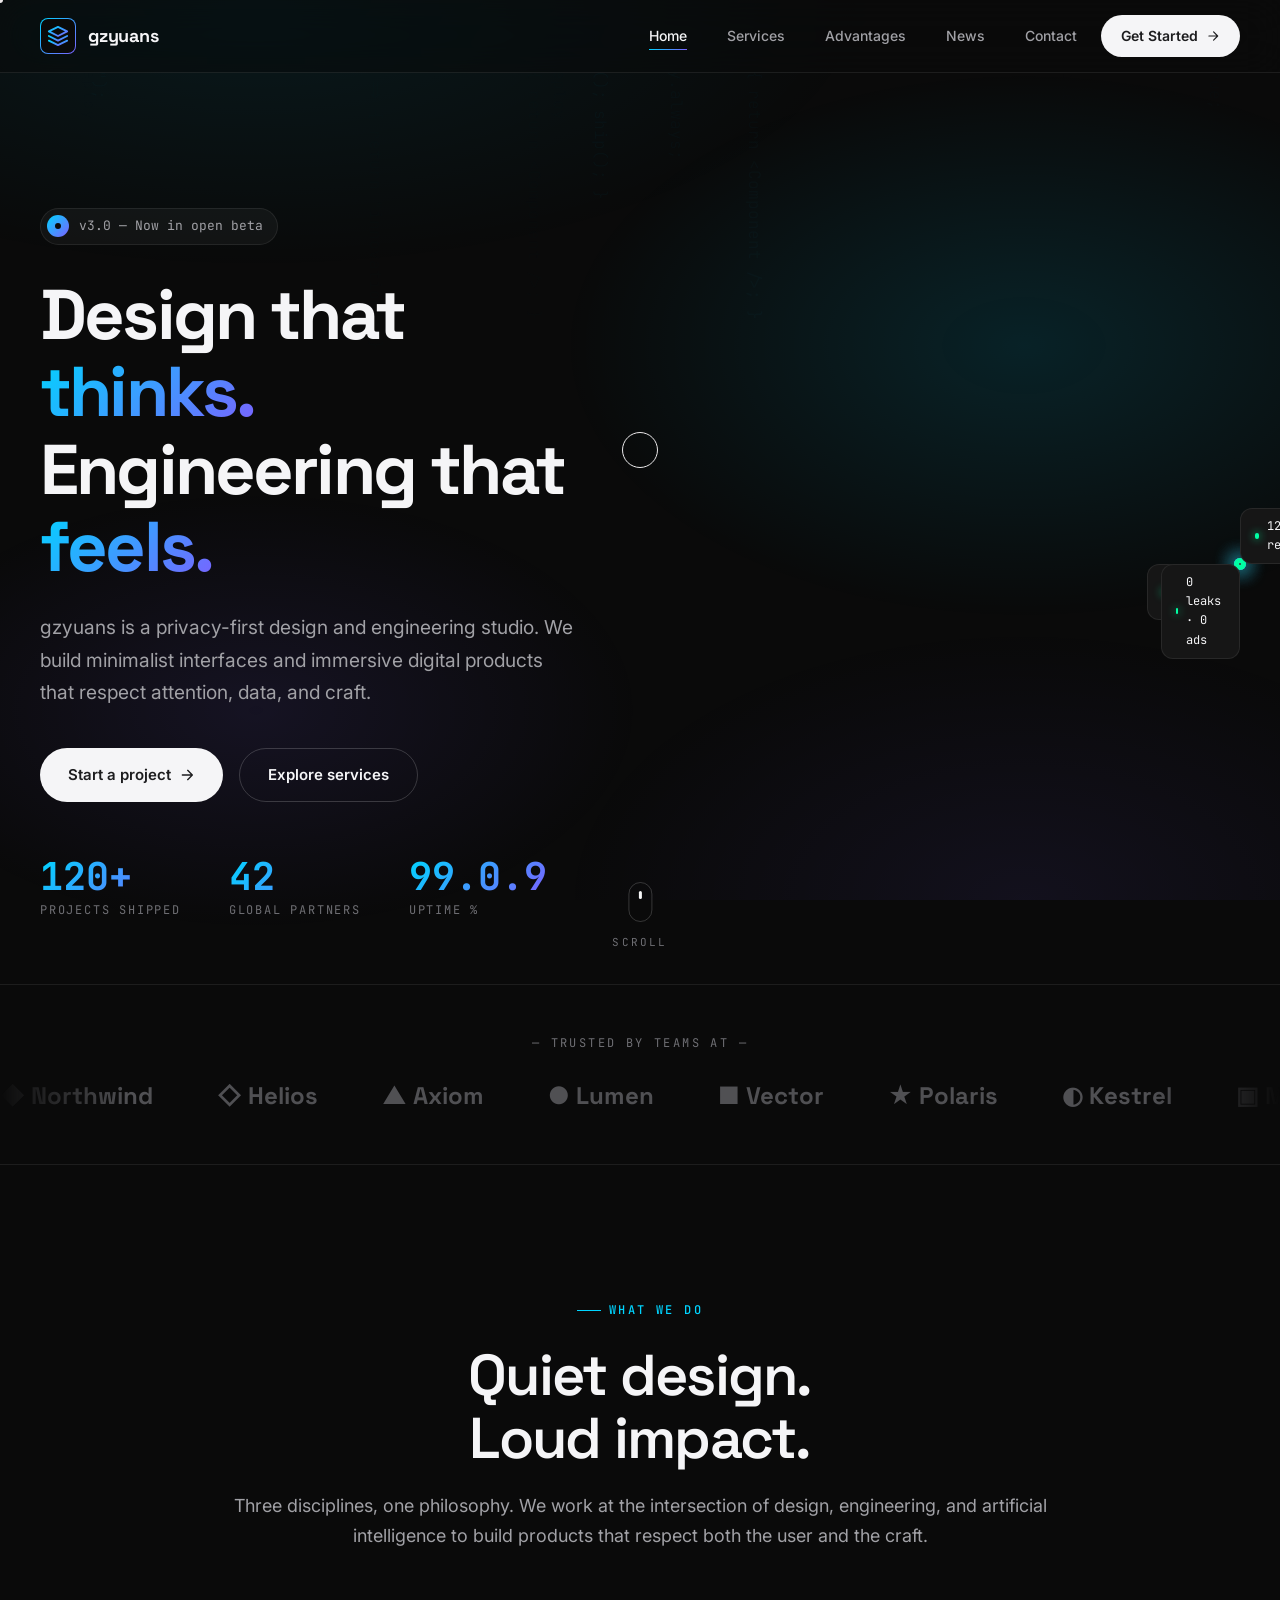
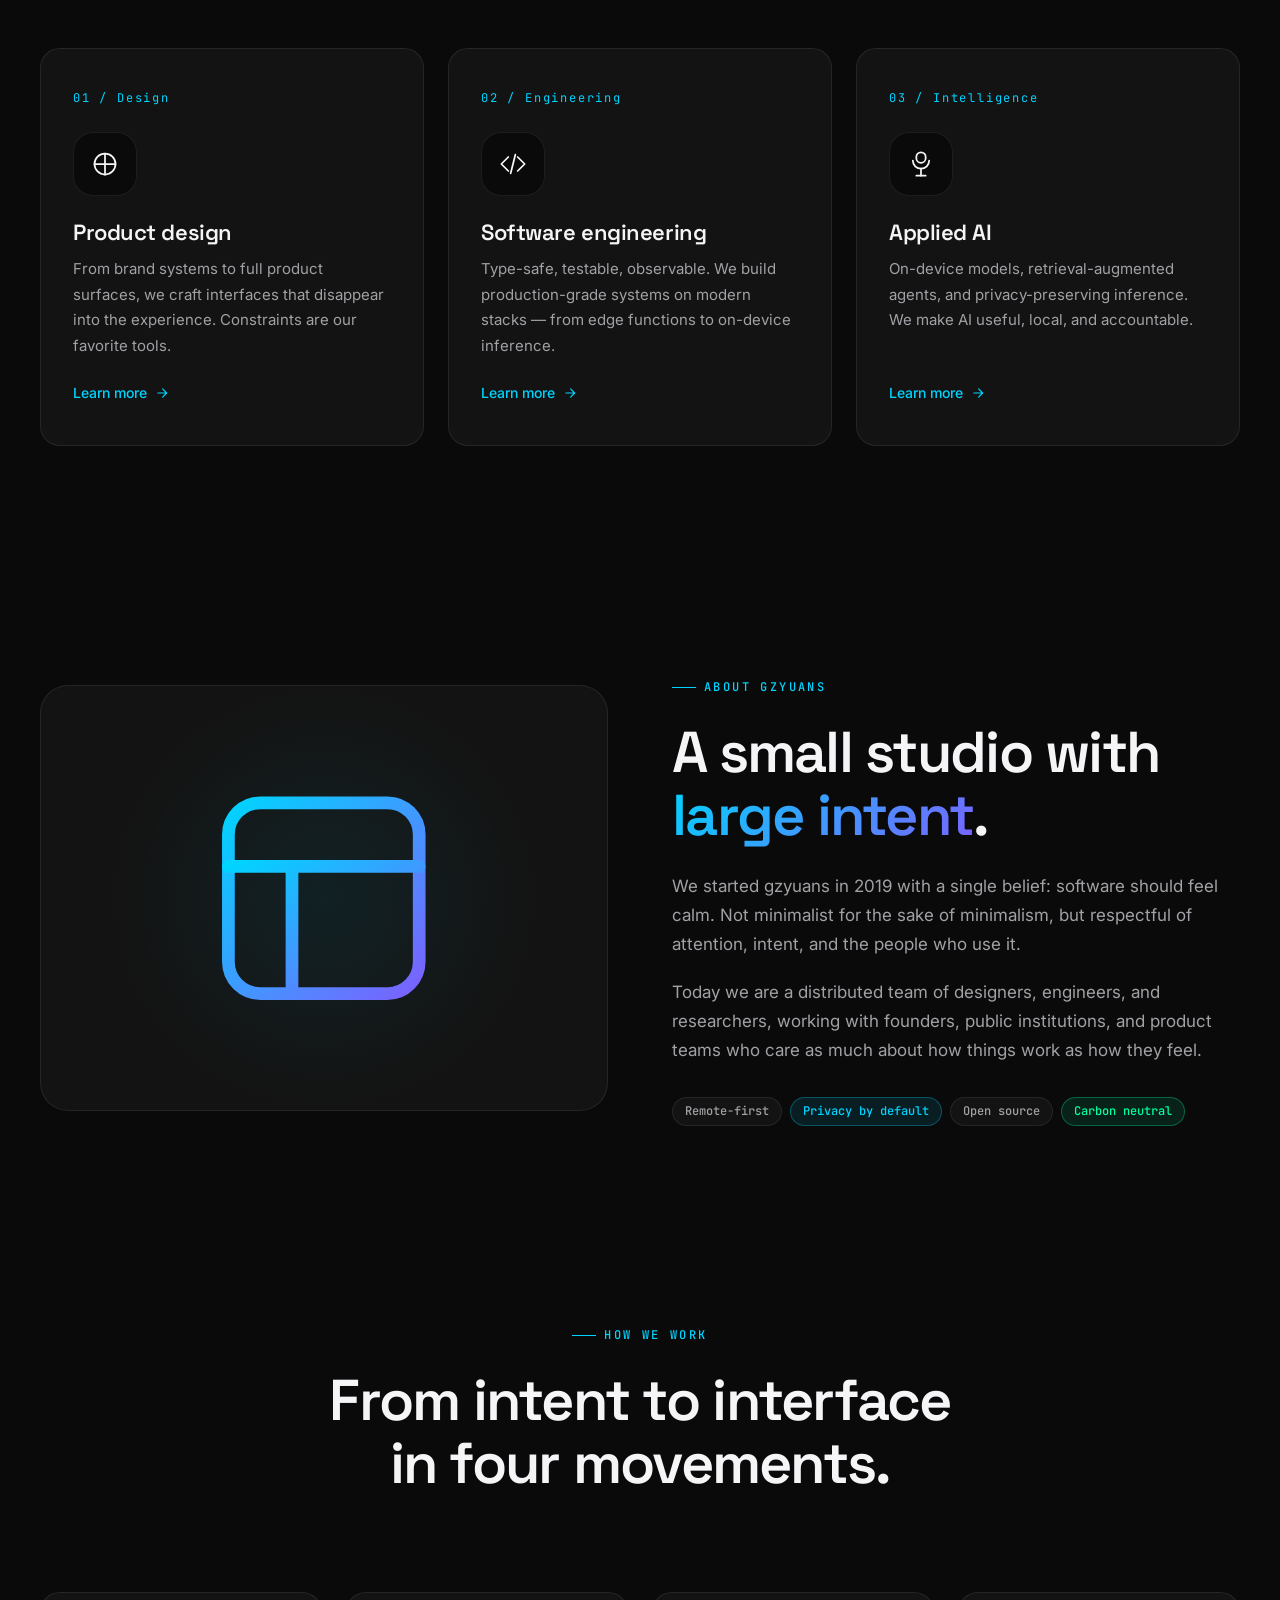
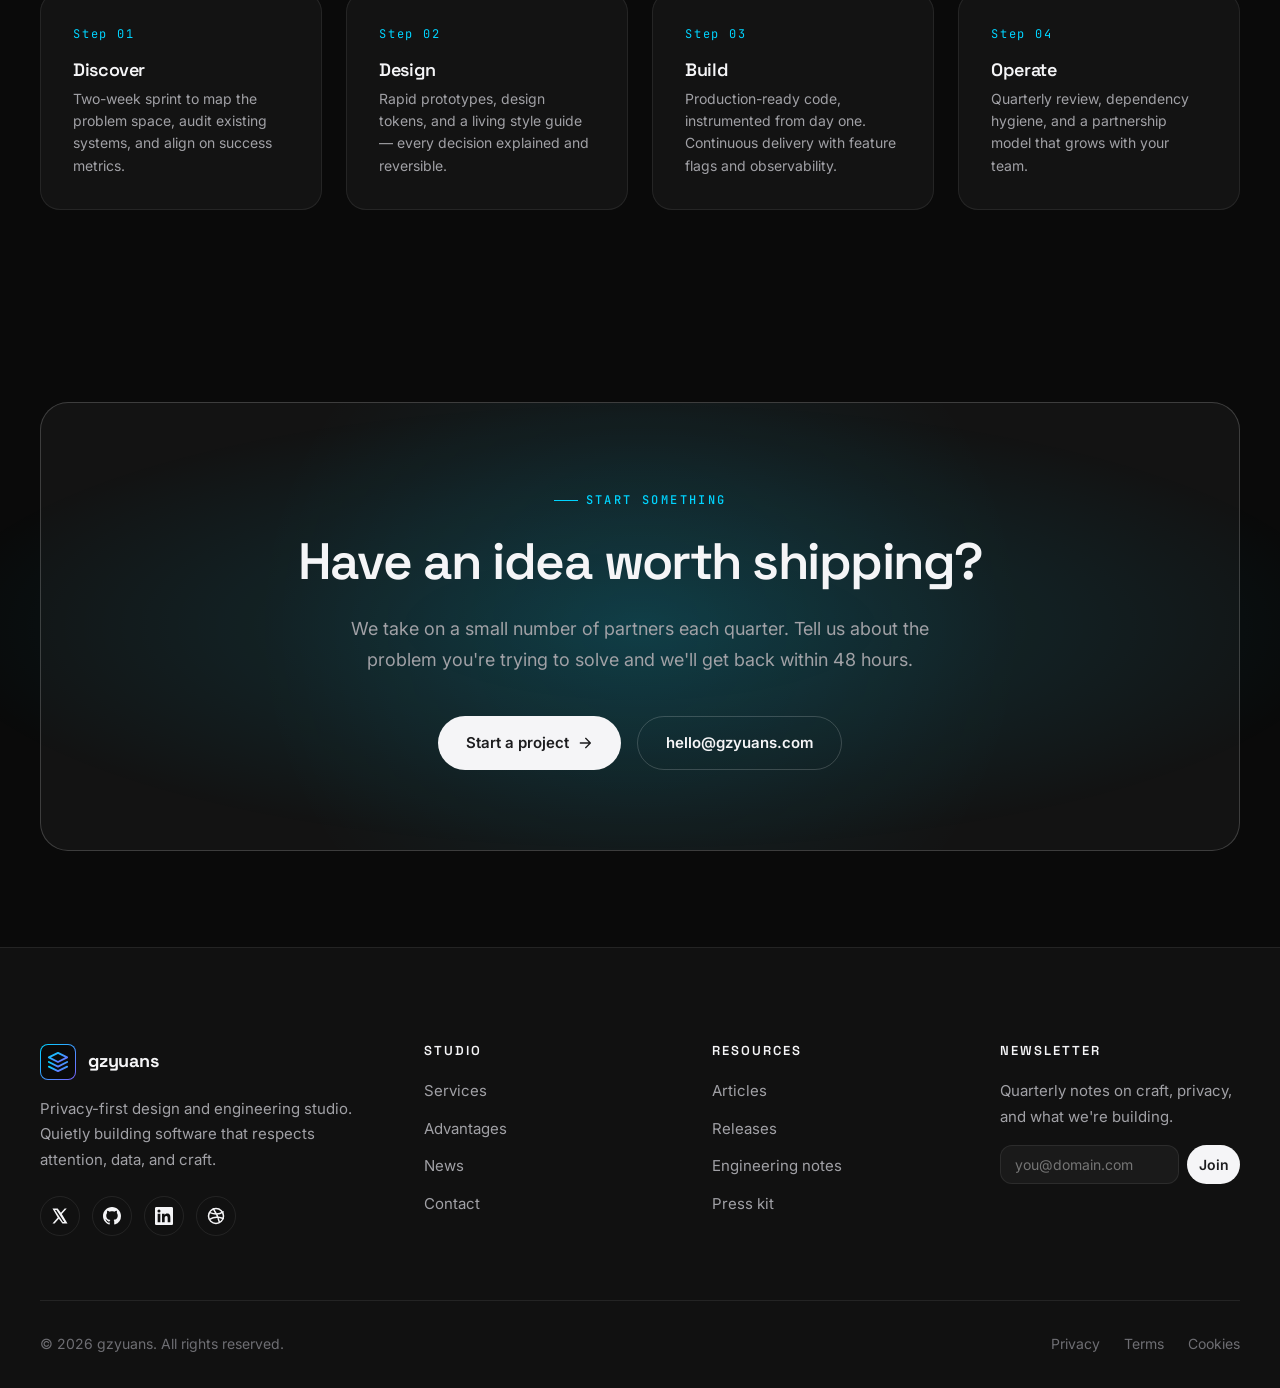
==== index.html @ 5b29dfd0 "Initial site: build complete website from existing design system" ====
<!DOCTYPE html>
<html lang="en">
<head>
  <meta charset="UTF-8" />
  <meta name="viewport" content="width=device-width, initial-scale=1.0" />
  <meta name="description" content="gzyuans — Design, AI, and engineering studio crafting privacy-first digital experiences with minimalist aesthetics and immersive interfaces." />
  <meta name="keywords" content="gzyuans, design studio, AI, privacy, minimalist, immersive, product design, engineering" />
  <meta name="theme-color" content="#0a0a0a" />
  <meta property="og:title" content="gzyuans — Design that thinks. Engineering that feels." />
  <meta property="og:description" content="Privacy-first design studio building minimalist and immersive digital experiences." />
  <meta property="og:type" content="website" />
  <meta property="og:url" content="https://gzyuans.com/" />
  <title>gzyuans — Design that thinks. Engineering that feels.</title>

  <link rel="preconnect" href="https://fonts.googleapis.com" />
  <link rel="preconnect" href="https://fonts.gstatic.com" crossorigin />
  <link href="https://fonts.googleapis.com/css2?family=Inter:wght@400;500;600;700&family=Space+Grotesk:wght@500;600;700&family=JetBrains+Mono:wght@400;500&display=swap" rel="stylesheet" />

  <link rel="stylesheet" href="css/main.css" />
  <link rel="stylesheet" href="css/animations.css" />
  <link rel="stylesheet" href="css/pages.css" />
  <link rel="stylesheet" href="css/responsive.css" />

  <link rel="icon" type="image/svg+xml" href="data:image/svg+xml,%3Csvg xmlns='http://www.w3.org/2000/svg' viewBox='0 0 24 24' fill='none' stroke='%2300d4ff' stroke-width='2' stroke-linecap='round' stroke-linejoin='round'%3E%3Cpath d='M12 2L2 7l10 5 10-5-10-5z'/%3E%3Cpath d='M2 17l10 5 10-5'/%3E%3Cpath d='M2 12l10 5 10-5'/%3E%3C/svg%3E" />
</head>
<body>
  <div class="page-wrap">

    <!-- ===== Header ===== -->
    <header class="site-header">
      <div class="container">
        <nav class="nav" aria-label="Primary">
          <a href="index.html" class="nav-logo" aria-label="gzyuans home">
            <span class="nav-logo-mark">
              <svg viewBox="0 0 24 24" fill="none" stroke="url(#g)" stroke-width="2" stroke-linecap="round" stroke-linejoin="round" aria-hidden="true">
                <defs>
                  <linearGradient id="g" x1="0" y1="0" x2="1" y2="1">
                    <stop offset="0%" stop-color="#00d4ff" />
                    <stop offset="100%" stop-color="#7b61ff" />
                  </linearGradient>
                </defs>
                <path d="M12 2L2 7l10 5 10-5-10-5z" />
                <path d="M2 17l10 5 10-5" />
                <path d="M2 12l10 5 10-5" />
              </svg>
            </span>
            <span>gzyuans</span>
          </a>

          <ul class="nav-list" id="navList">
            <li><a href="index.html" class="nav-link active">Home</a></li>
            <li><a href="services.html" class="nav-link">Services</a></li>
            <li><a href="advantages.html" class="nav-link">Advantages</a></li>
            <li><a href="news.html" class="nav-link">News</a></li>
            <li><a href="contact.html" class="nav-link">Contact</a></li>
            <li><a href="contact.html" class="nav-cta magnetic">Get Started
              <svg width="14" height="14" viewBox="0 0 24 24" fill="none" stroke="currentColor" stroke-width="2" stroke-linecap="round" stroke-linejoin="round" aria-hidden="true"><path d="M5 12h14M13 5l7 7-7 7"/></svg>
            </a></li>
          </ul>

          <button class="nav-toggle" id="navToggle" aria-label="Toggle navigation" aria-expanded="false" aria-controls="navList">
            <span></span><span></span><span></span>
          </button>
        </nav>
      </div>
    </header>

    <main>
      <!-- ===== Hero ===== -->
      <section class="hero" id="top">
        <div class="hero-bg" aria-hidden="true">
          <div class="code-rain" data-count="14"></div>
        </div>

        <div class="container">
          <div class="hero-content">
            <div>
              <a href="#features" class="hero-badge reveal">
                <span class="hero-badge-dot" aria-hidden="true"></span>
                <span>v3.0 — Now in open beta</span>
              </a>

              <h1>
                <span class="hero-title-line"><span>Design that</span></span>
                <span class="hero-title-line"><span><span class="gradient-text">thinks.</span></span></span>
                <span class="hero-title-line"><span>Engineering that</span></span>
                <span class="hero-title-line"><span><span class="gradient-text">feels.</span></span></span>
              </h1>

              <p class="hero-subtitle reveal">
                gzyuans is a privacy-first design and engineering studio. We build minimalist interfaces and immersive digital products that respect attention, data, and craft.
              </p>

              <div class="hero-actions reveal">
                <a href="contact.html" class="btn btn-primary magnetic">
                  Start a project
                  <svg width="16" height="16" viewBox="0 0 24 24" fill="none" stroke="currentColor" stroke-width="2" stroke-linecap="round" stroke-linejoin="round" aria-hidden="true"><path d="M5 12h14M13 5l7 7-7 7"/></svg>
                </a>
                <a href="services.html" class="btn btn-secondary magnetic">Explore services</a>
              </div>

              <div class="hero-stats stagger" data-stagger>
                <div class="hero-stat">
                  <span class="hero-stat-num counter" data-target="120" data-suffix="+">0</span>
                  <span class="hero-stat-label">Projects shipped</span>
                </div>
                <div class="hero-stat">
                  <span class="hero-stat-num counter" data-target="42" data-suffix="">0</span>
                  <span class="hero-stat-label">Global partners</span>
                </div>
                <div class="hero-stat">
                  <span class="hero-stat-num counter" data-target="99" data-suffix=".9" data-decimals="1">0</span>
                  <span class="hero-stat-label">Uptime %</span>
                </div>
              </div>
            </div>

            <div class="hero-visual reveal" aria-hidden="true">
              <div class="hero-orb"></div>
              <div class="hero-rings">
                <div class="hero-ring hero-ring-1"><span class="hero-ring-dot"></span></div>
                <div class="hero-ring hero-ring-2"><span class="hero-ring-dot"></span></div>
                <div class="hero-ring hero-ring-3"><span class="hero-ring-dot"></span></div>
              </div>
              <div class="hero-core">
                <svg viewBox="0 0 24 24" fill="none" stroke="url(#g2)" stroke-width="1.5" stroke-linecap="round" stroke-linejoin="round">
                  <defs>
                    <linearGradient id="g2" x1="0" y1="0" x2="1" y2="1">
                      <stop offset="0%" stop-color="#00d4ff" />
                      <stop offset="100%" stop-color="#7b61ff" />
                    </linearGradient>
                  </defs>
                  <path d="M12 2L2 7l10 5 10-5-10-5z"/>
                  <path d="M2 17l10 5 10-5"/>
                  <path d="M2 12l10 5 10-5"/>
                </svg>
              </div>
              <div class="hero-data-points">
                <div class="hero-data-point hero-data-point-1">
                  <span class="hero-data-point-dot"></span>
                  <span>+128ms latency</span>
                </div>
                <div class="hero-data-point hero-data-point-2">
                  <span class="hero-data-point-dot"></span>
                  <span>12k req/sec</span>
                </div>
                <div class="hero-data-point hero-data-point-3">
                  <span class="hero-data-point-dot"></span>
                  <span>0 leaks · 0 ads</span>
                </div>
              </div>
            </div>
          </div>

          <div class="hero-scroll" aria-hidden="true">
            <span class="scroll-hint"></span>
            <span>Scroll</span>
          </div>
        </div>
      </section>

      <!-- ===== Logo Marquee ===== -->
      <section class="logo-marquee" aria-label="Trusted by">
        <div class="container">
          <p class="logo-marquee-label">— Trusted by teams at —</p>
        </div>
        <div class="marquee">
          <div class="marquee-track">
            <span class="marquee-item">◆ Northwind</span>
            <span class="marquee-item">◇ Helios</span>
            <span class="marquee-item">▲ Axiom</span>
            <span class="marquee-item">● Lumen</span>
            <span class="marquee-item">■ Vector</span>
            <span class="marquee-item">★ Polaris</span>
            <span class="marquee-item">◐ Kestrel</span>
            <span class="marquee-item">▣ Mosaic</span>
            <span class="marquee-item">◆ Northwind</span>
            <span class="marquee-item">◇ Helios</span>
            <span class="marquee-item">▲ Axiom</span>
            <span class="marquee-item">● Lumen</span>
            <span class="marquee-item">■ Vector</span>
            <span class="marquee-item">★ Polaris</span>
            <span class="marquee-item">◐ Kestrel</span>
            <span class="marquee-item">▣ Mosaic</span>
          </div>
        </div>
      </section>

      <!-- ===== Features ===== -->
      <section class="features-section" id="features">
        <div class="container">
          <div class="section-header reveal">
            <span class="eyebrow">What we do</span>
            <h2>Quiet design.<br/>Loud impact.</h2>
            <p>Three disciplines, one philosophy. We work at the intersection of design, engineering, and artificial intelligence to build products that respect both the user and the craft.</p>
          </div>

          <div class="grid grid-3 stagger">
            <article class="feature-card" data-tilt>
              <span class="feature-card-num">01 / Design</span>
              <div class="feature-card-icon">
                <svg viewBox="0 0 24 24" fill="none" stroke="currentColor" stroke-width="1.5" stroke-linecap="round" stroke-linejoin="round" aria-hidden="true">
                  <circle cx="12" cy="12" r="9"/>
                  <path d="M12 3v18M3 12h18"/>
                </svg>
              </div>
              <h3>Product design</h3>
              <p>From brand systems to full product surfaces, we craft interfaces that disappear into the experience. Constraints are our favorite tools.</p>
              <a href="services.html#design" class="feature-card-link hover-underline">Learn more
                <svg width="14" height="14" viewBox="0 0 24 24" fill="none" stroke="currentColor" stroke-width="2" stroke-linecap="round" stroke-linejoin="round"><path d="M5 12h14M13 5l7 7-7 7"/></svg>
              </a>
            </article>

            <article class="feature-card" data-tilt>
              <span class="feature-card-num">02 / Engineering</span>
              <div class="feature-card-icon">
                <svg viewBox="0 0 24 24" fill="none" stroke="currentColor" stroke-width="1.5" stroke-linecap="round" stroke-linejoin="round" aria-hidden="true">
                  <polyline points="16 18 22 12 16 6"/>
                  <polyline points="8 6 2 12 8 18"/>
                  <line x1="14" y1="4" x2="10" y2="20"/>
                </svg>
              </div>
              <h3>Software engineering</h3>
              <p>Type-safe, testable, observable. We build production-grade systems on modern stacks — from edge functions to on-device inference.</p>
              <a href="services.html#engineering" class="feature-card-link hover-underline">Learn more
                <svg width="14" height="14" viewBox="0 0 24 24" fill="none" stroke="currentColor" stroke-width="2" stroke-linecap="round" stroke-linejoin="round"><path d="M5 12h14M13 5l7 7-7 7"/></svg>
              </a>
            </article>

            <article class="feature-card" data-tilt>
              <span class="feature-card-num">03 / Intelligence</span>
              <div class="feature-card-icon">
                <svg viewBox="0 0 24 24" fill="none" stroke="currentColor" stroke-width="1.5" stroke-linecap="round" stroke-linejoin="round" aria-hidden="true">
                  <path d="M12 2a4 4 0 0 0-4 4v1a4 4 0 1 0 8 0V6a4 4 0 0 0-4-4z"/>
                  <path d="M5 9a7 7 0 0 0 14 0"/>
                  <line x1="12" y1="16" x2="12" y2="22"/>
                  <line x1="8" y1="22" x2="16" y2="22"/>
                </svg>
              </div>
              <h3>Applied AI</h3>
              <p>On-device models, retrieval-augmented agents, and privacy-preserving inference. We make AI useful, local, and accountable.</p>
              <a href="services.html#ai" class="feature-card-link hover-underline">Learn more
                <svg width="14" height="14" viewBox="0 0 24 24" fill="none" stroke="currentColor" stroke-width="2" stroke-linecap="round" stroke-linejoin="round"><path d="M5 12h14M13 5l7 7-7 7"/></svg>
              </a>
            </article>
          </div>
        </div>
      </section>

      <!-- ===== About Split ===== -->
      <section class="container">
        <div class="about-split">
          <div class="about-visual reveal mask-reveal" aria-hidden="true">
            <div class="about-visual-content">
              <svg viewBox="0 0 24 24" fill="none" stroke="url(#g3)" stroke-width="1.2" stroke-linecap="round" stroke-linejoin="round">
                <defs>
                  <linearGradient id="g3" x1="0" y1="0" x2="1" y2="1">
                    <stop offset="0%" stop-color="#00d4ff"/>
                    <stop offset="100%" stop-color="#7b61ff"/>
                  </linearGradient>
                </defs>
                <rect x="3" y="3" width="18" height="18" rx="3"/>
                <path d="M3 9h18M9 21V9"/>
              </svg>
            </div>
          </div>
          <div class="about-content reveal">
            <span class="eyebrow">About gzyuans</span>
            <h2>A small studio with <span class="gradient-text">large intent</span>.</h2>
            <p>We started gzyuans in 2019 with a single belief: software should feel calm. Not minimalist for the sake of minimalism, but respectful of attention, intent, and the people who use it.</p>
            <p>Today we are a distributed team of designers, engineers, and researchers, working with founders, public institutions, and product teams who care as much about how things work as how they feel.</p>
            <div class="about-tags">
              <span class="badge">Remote-first</span>
              <span class="badge badge-accent">Privacy by default</span>
              <span class="badge">Open source</span>
              <span class="badge badge-success">Carbon neutral</span>
            </div>
          </div>
        </div>
      </section>

      <!-- ===== Process ===== -->
      <section class="process-section">
        <div class="container">
          <div class="section-header reveal">
            <span class="eyebrow">How we work</span>
            <h2>From intent to interface<br/>in four movements.</h2>
          </div>

          <div class="process-grid stagger">
            <div class="process-step">
              <span class="process-step-num">Step 01</span>
              <h4>Discover</h4>
              <p>Two-week sprint to map the problem space, audit existing systems, and align on success metrics.</p>
            </div>
            <div class="process-step">
              <span class="process-step-num">Step 02</span>
              <h4>Design</h4>
              <p>Rapid prototypes, design tokens, and a living style guide — every decision explained and reversible.</p>
            </div>
            <div class="process-step">
              <span class="process-step-num">Step 03</span>
              <h4>Build</h4>
              <p>Production-ready code, instrumented from day one. Continuous delivery with feature flags and observability.</p>
            </div>
            <div class="process-step">
              <span class="process-step-num">Step 04</span>
              <h4>Operate</h4>
              <p>Quarterly review, dependency hygiene, and a partnership model that grows with your team.</p>
            </div>
          </div>
        </div>
      </section>

      <!-- ===== CTA ===== -->
      <section class="cta-section">
        <div class="container">
          <div class="cta-card reveal">
            <span class="eyebrow" style="justify-content:center">Start something</span>
            <h2>Have an idea worth shipping?</h2>
            <p>We take on a small number of partners each quarter. Tell us about the problem you're trying to solve and we'll get back within 48 hours.</p>
            <div class="cta-actions">
              <a href="contact.html" class="btn btn-primary magnetic">Start a project
                <svg width="16" height="16" viewBox="0 0 24 24" fill="none" stroke="currentColor" stroke-width="2" stroke-linecap="round" stroke-linejoin="round"><path d="M5 12h14M13 5l7 7-7 7"/></svg>
              </a>
              <a href="mailto:hello@gzyuans.com" class="btn btn-secondary magnetic">hello@gzyuans.com</a>
            </div>
          </div>
        </div>
      </section>
    </main>

    <!-- ===== Footer ===== -->
    <footer class="site-footer">
      <div class="container">
        <div class="footer-grid">
          <div class="footer-brand">
            <a href="index.html" class="nav-logo" aria-label="gzyuans home">
              <span class="nav-logo-mark">
                <svg viewBox="0 0 24 24" fill="none" stroke="url(#gf)" stroke-width="2" stroke-linecap="round" stroke-linejoin="round" aria-hidden="true">
                  <defs><linearGradient id="gf" x1="0" y1="0" x2="1" y2="1"><stop offset="0%" stop-color="#00d4ff"/><stop offset="100%" stop-color="#7b61ff"/></linearGradient></defs>
                  <path d="M12 2L2 7l10 5 10-5-10-5z"/><path d="M2 17l10 5 10-5"/><path d="M2 12l10 5 10-5"/>
                </svg>
              </span>
              <span>gzyuans</span>
            </a>
            <p>Privacy-first design and engineering studio. Quietly building software that respects attention, data, and craft.</p>
            <div class="footer-social">
              <a href="#" aria-label="Twitter / X">
                <svg viewBox="0 0 24 24" fill="currentColor" aria-hidden="true"><path d="M18.244 2H21l-6.55 7.49L22 22h-6.79l-4.74-6.21L4.8 22H2l7.01-8.02L2 2h6.91l4.3 5.69L18.24 2zm-2.38 18h1.86L7.27 4H5.3l10.56 16z"/></svg>
              </a>
              <a href="#" aria-label="GitHub">
                <svg viewBox="0 0 24 24" fill="currentColor" aria-hidden="true"><path d="M12 0C5.37 0 0 5.37 0 12c0 5.3 3.44 9.8 8.21 11.39.6.11.82-.26.82-.58 0-.29-.01-1.05-.02-2.05-3.34.72-4.04-1.61-4.04-1.61-.55-1.39-1.34-1.76-1.34-1.76-1.09-.74.08-.73.08-.73 1.2.08 1.84 1.24 1.84 1.24 1.07 1.83 2.81 1.3 3.5 1 .11-.78.42-1.3.76-1.6-2.66-.3-5.47-1.33-5.47-5.93 0-1.31.47-2.38 1.24-3.22-.12-.3-.54-1.52.12-3.18 0 0 1.01-.32 3.3 1.23.96-.27 1.98-.4 3-.4s2.04.13 3 .4c2.28-1.55 3.29-1.23 3.29-1.23.66 1.66.24 2.88.12 3.18.77.84 1.24 1.91 1.24 3.22 0 4.61-2.81 5.62-5.48 5.92.43.37.81 1.1.81 2.22 0 1.6-.01 2.89-.01 3.29 0 .32.22.7.83.58A12.01 12.01 0 0 0 24 12c0-6.63-5.37-12-12-12z"/></svg>
              </a>
              <a href="#" aria-label="LinkedIn">
                <svg viewBox="0 0 24 24" fill="currentColor" aria-hidden="true"><path d="M20.45 20.45h-3.55v-5.57c0-1.33-.03-3.04-1.85-3.04-1.85 0-2.13 1.45-2.13 2.94v5.67H9.36V9h3.41v1.56h.05c.47-.9 1.64-1.85 3.37-1.85 3.6 0 4.27 2.37 4.27 5.46v6.28zM5.34 7.43a2.06 2.06 0 1 1 0-4.12 2.06 2.06 0 0 1 0 4.12zM7.12 20.45H3.56V9h3.56v11.45zM22.22 0H1.77C.79 0 0 .77 0 1.72v20.56C0 23.23.79 24 1.77 24h20.45C23.2 24 24 23.23 24 22.28V1.72C24 .77 23.2 0 22.22 0z"/></svg>
              </a>
              <a href="#" aria-label="Dribbble">
                <svg viewBox="0 0 24 24" fill="none" stroke="currentColor" stroke-width="2" stroke-linecap="round" stroke-linejoin="round" aria-hidden="true"><circle cx="12" cy="12" r="10"/><path d="M8.56 2.75c4.37 6.03 6.02 9.42 8.03 17.72M21.54 15.32c-4.62-1.51-12.66-2.18-18.04 1.07M3.84 7.46c5.4 2.04 12.81 2.34 17.66-.96"/></svg>
              </a>
            </div>
          </div>

          <div class="footer-col">
            <h4>Studio</h4>
            <ul>
              <li><a href="services.html">Services</a></li>
              <li><a href="advantages.html">Advantages</a></li>
              <li><a href="news.html">News</a></li>
              <li><a href="contact.html">Contact</a></li>
            </ul>
          </div>

          <div class="footer-col">
            <h4>Resources</h4>
            <ul>
              <li><a href="news.html">Articles</a></li>
              <li><a href="news.html">Releases</a></li>
              <li><a href="news.html">Engineering notes</a></li>
              <li><a href="contact.html">Press kit</a></li>
            </ul>
          </div>

          <div class="footer-col">
            <h4>Newsletter</h4>
            <p style="font-size: 0.9375rem; margin-bottom: 1rem;">Quarterly notes on craft, privacy, and what we're building.</p>
            <form data-newsletter style="display:flex; gap: 0.5rem;">
              <input type="email" required placeholder="you@domain.com" class="form-input" style="padding: 0.625rem 0.875rem; font-size: 0.875rem;" />
              <button type="submit" class="btn btn-primary magnetic" style="padding: 0.625rem 1rem; font-size: 0.875rem;">Join</button>
            </form>
          </div>
        </div>

        <div class="footer-bottom">
          <span>© <span data-year>2026</span> gzyuans. All rights reserved.</span>
          <div class="footer-bottom-links">
            <a href="privacy.html">Privacy</a>
            <a href="terms.html">Terms</a>
            <a href="privacy.html#cookies">Cookies</a>
          </div>
        </div>
      </div>
    </footer>
  </div>

  <script src="js/main.js" defer></script>
  <script src="js/animations.js" defer></script>
</body>
</html>
---- css/main.css ----
/* ============================================
   gzyuans.com - Main Stylesheet
   Tesla-style Design System
   ============================================ */

/* ===== CSS Variables / Design Tokens ===== */
:root {
  /* Brand Colors */
  --color-bg: #0a0a0a;
  --color-bg-alt: #111111;
  --color-bg-elev: #161616;
  --color-bg-light: #f5f5f7;
  --color-surface: rgba(255, 255, 255, 0.04);
  --color-surface-hover: rgba(255, 255, 255, 0.08);
  --color-border: rgba(255, 255, 255, 0.08);
  --color-border-strong: rgba(255, 255, 255, 0.18);

  --color-text: #f5f5f7;
  --color-text-dim: #a1a1a6;
  --color-text-muted: #6e6e73;
  --color-text-dark: #1d1d1f;

  --color-accent: #00d4ff;
  --color-accent-2: #7b61ff;
  --color-accent-3: #00ffa3;
  --color-glow: rgba(0, 212, 255, 0.45);
  --color-warn: #ff5a3c;
  --color-success: #00ffa3;

  /* Gradients */
  --grad-primary: linear-gradient(135deg, #00d4ff 0%, #7b61ff 100%);
  --grad-secondary: linear-gradient(135deg, #00ffa3 0%, #00d4ff 100%);
  --grad-dark: linear-gradient(180deg, #0a0a0a 0%, #161616 100%);
  --grad-glow: radial-gradient(circle at 50% 50%, rgba(0, 212, 255, 0.15), transparent 60%);

  /* Typography */
  --font-sans: 'Inter', -apple-system, BlinkMacSystemFont, 'Segoe UI', Roboto, 'Helvetica Neue', Arial, sans-serif;
  --font-mono: 'JetBrains Mono', 'Fira Code', 'SF Mono', Monaco, Consolas, 'Liberation Mono', monospace;
  --font-display: 'Space Grotesk', 'Inter', sans-serif;

  /* Spacing */
  --space-1: 0.25rem;
  --space-2: 0.5rem;
  --space-3: 0.75rem;
  --space-4: 1rem;
  --space-5: 1.5rem;
  --space-6: 2rem;
  --space-8: 3rem;
  --space-10: 4rem;
  --space-12: 6rem;
  --space-16: 8rem;
  --space-20: 12rem;

  /* Layout */
  --max-width: 1320px;
  --radius-sm: 6px;
  --radius: 12px;
  --radius-lg: 20px;
  --radius-xl: 28px;

  /* Shadows */
  --shadow-sm: 0 2px 8px rgba(0, 0, 0, 0.4);
  --shadow: 0 8px 32px rgba(0, 0, 0, 0.5);
  --shadow-lg: 0 20px 60px rgba(0, 0, 0, 0.6);
  --shadow-glow: 0 0 60px rgba(0, 212, 255, 0.25);

  /* Animation */
  --ease: cubic-bezier(0.16, 1, 0.3, 1);
  --ease-smooth: cubic-bezier(0.65, 0, 0.35, 1);
  --ease-bounce: cubic-bezier(0.68, -0.55, 0.265, 1.55);
  --duration-fast: 0.2s;
  --duration: 0.4s;
  --duration-slow: 0.8s;
  --duration-slower: 1.2s;
}

/* ===== Reset & Base ===== */
*,
*::before,
*::after {
  box-sizing: border-box;
  margin: 0;
  padding: 0;
}

html {
  scroll-behavior: smooth;
  -webkit-text-size-adjust: 100%;
  font-size: 16px;
}

body {
  font-family: var(--font-sans);
  background: var(--color-bg);
  color: var(--color-text);
  line-height: 1.6;
  -webkit-font-smoothing: antialiased;
  -moz-osx-font-smoothing: grayscale;
  overflow-x: hidden;
  min-height: 100vh;
  position: relative;
}

body::before {
  content: '';
  position: fixed;
  top: 0;
  left: 0;
  right: 0;
  bottom: 0;
  background:
    radial-gradient(ellipse 80% 50% at 20% 0%, rgba(0, 212, 255, 0.08), transparent 60%),
    radial-gradient(ellipse 60% 50% at 80% 100%, rgba(123, 97, 255, 0.08), transparent 60%);
  pointer-events: none;
  z-index: -1;
}

img, svg, video {
  max-width: 100%;
  height: auto;
  display: block;
}

a {
  color: inherit;
  text-decoration: none;
  transition: color var(--duration) var(--ease);
}

button {
  font-family: inherit;
  cursor: pointer;
  border: none;
  background: none;
  color: inherit;
}

ul, ol {
  list-style: none;
}

/* ===== Typography ===== */
h1, h2, h3, h4, h5, h6 {
  font-family: var(--font-display);
  font-weight: 600;
  line-height: 1.1;
  letter-spacing: -0.02em;
  color: var(--color-text);
}

h1 { font-size: clamp(2.5rem, 6vw, 5.5rem); font-weight: 700; letter-spacing: -0.04em; }
h2 { font-size: clamp(2rem, 4.5vw, 3.75rem); letter-spacing: -0.03em; }
h3 { font-size: clamp(1.5rem, 3vw, 2.25rem); }
h4 { font-size: clamp(1.25rem, 2vw, 1.5rem); }
h5 { font-size: 1.125rem; }
h6 { font-size: 1rem; }

p {
  color: var(--color-text-dim);
  line-height: 1.7;
  font-size: 1rem;
}

.mono { font-family: var(--font-mono); }
.gradient-text {
  background: var(--grad-primary);
  -webkit-background-clip: text;
  background-clip: text;
  -webkit-text-fill-color: transparent;
}

.eyebrow {
  display: inline-flex;
  align-items: center;
  gap: 0.5rem;
  font-family: var(--font-mono);
  font-size: 0.75rem;
  font-weight: 500;
  text-transform: uppercase;
  letter-spacing: 0.2em;
  color: var(--color-accent);
  margin-bottom: 1.5rem;
}

.eyebrow::before {
  content: '';
  width: 24px;
  height: 1px;
  background: var(--color-accent);
  display: inline-block;
}

/* ===== Layout ===== */
.container {
  width: 100%;
  max-width: var(--max-width);
  margin: 0 auto;
  padding: 0 1.5rem;
}

@media (min-width: 768px) {
  .container { padding: 0 2.5rem; }
}

section {
  position: relative;
  padding: var(--space-16) 0;
}

@media (max-width: 768px) {
  section { padding: var(--space-12) 0; }
}

.section-header {
  text-align: center;
  max-width: 820px;
  margin: 0 auto var(--space-12);
}

.section-header p {
  margin-top: 1.25rem;
  font-size: 1.125rem;
  color: var(--color-text-dim);
}

/* ===== Header / Navigation ===== */
.site-header {
  position: fixed;
  top: 0;
  left: 0;
  right: 0;
  z-index: 100;
  background: rgba(10, 10, 10, 0.6);
  backdrop-filter: saturate(180%) blur(20px);
  -webkit-backdrop-filter: saturate(180%) blur(20px);
  border-bottom: 1px solid var(--color-border);
  transition: all var(--duration) var(--ease);
}

.site-header.scrolled {
  background: rgba(10, 10, 10, 0.85);
  border-bottom-color: var(--color-border-strong);
}

.nav {
  display: flex;
  align-items: center;
  justify-content: space-between;
  height: 72px;
}

.nav-logo {
  display: flex;
  align-items: center;
  gap: 0.75rem;
  font-family: var(--font-display);
  font-weight: 700;
  font-size: 1.125rem;
  letter-spacing: -0.01em;
  color: var(--color-text);
  transition: opacity var(--duration) var(--ease);
}

.nav-logo:hover { opacity: 0.85; }

.nav-logo-mark {
  width: 36px;
  height: 36px;
  display: grid;
  place-items: center;
  border-radius: 8px;
  background: var(--grad-primary);
  position: relative;
  overflow: hidden;
}

.nav-logo-mark::after {
  content: '';
  position: absolute;
  inset: 1px;
  border-radius: 7px;
  background: var(--color-bg);
}

.nav-logo-mark svg {
  width: 22px;
  height: 22px;
  position: relative;
  z-index: 1;
}

.nav-list {
  display: flex;
  align-items: center;
  gap: 0.5rem;
}

.nav-link {
  display: inline-block;
  padding: 0.5rem 1rem;
  font-size: 0.875rem;
  font-weight: 500;
  color: var(--color-text-dim);
  border-radius: 8px;
  position: relative;
  transition: all var(--duration) var(--ease);
}

.nav-link:hover,
.nav-link.active {
  color: var(--color-text);
}

.nav-link::after {
  content: '';
  position: absolute;
  left: 1rem;
  right: 1rem;
  bottom: 0.3rem;
  height: 1px;
  background: var(--grad-primary);
  transform: scaleX(0);
  transform-origin: left;
  transition: transform var(--duration) var(--ease);
}

.nav-link:hover::after,
.nav-link.active::after {
  transform: scaleX(1);
}

.nav-cta {
  display: inline-flex;
  align-items: center;
  gap: 0.5rem;
  padding: 0.625rem 1.25rem;
  background: var(--color-text);
  color: var(--color-text-dark);
  border-radius: 999px;
  font-size: 0.875rem;
  font-weight: 600;
  transition: all var(--duration) var(--ease);
}

.nav-cta:hover {
  background: var(--color-accent);
  color: var(--color-bg);
  transform: translateY(-1px);
}

.nav-toggle {
  display: none;
  width: 40px;
  height: 40px;
  border-radius: 8px;
  position: relative;
  z-index: 110;
}

.nav-toggle span {
  display: block;
  width: 20px;
  height: 1.5px;
  background: var(--color-text);
  margin: 4px auto;
  transition: all var(--duration) var(--ease);
}

.nav-toggle.active span:nth-child(1) { transform: translateY(5.5px) rotate(45deg); }
.nav-toggle.active span:nth-child(2) { opacity: 0; }
.nav-toggle.active span:nth-child(3) { transform: translateY(-5.5px) rotate(-45deg); }

@media (max-width: 960px) {
  .nav-list {
    position: fixed;
    top: 0;
    right: 0;
    bottom: 0;
    width: 100%;
    max-width: 360px;
    flex-direction: column;
    align-items: stretch;
    padding: 6rem 2rem 2rem;
    background: var(--color-bg-alt);
    border-left: 1px solid var(--color-border);
    transform: translateX(100%);
    transition: transform var(--duration-slow) var(--ease);
    gap: 0.5rem;
  }
  .nav-list.open { transform: translateX(0); }
  .nav-link { padding: 1rem; font-size: 1.125rem; }
  .nav-cta { margin-top: 1rem; justify-content: center; }
  .nav-toggle { display: block; }
}

/* ===== Buttons ===== */
.btn {
  display: inline-flex;
  align-items: center;
  justify-content: center;
  gap: 0.5rem;
  padding: 0.875rem 1.75rem;
  font-family: var(--font-sans);
  font-size: 0.9375rem;
  font-weight: 600;
  border-radius: 999px;
  cursor: pointer;
  position: relative;
  overflow: hidden;
  transition: all var(--duration) var(--ease);
  white-space: nowrap;
}

.btn-primary {
  background: var(--color-text);
  color: var(--color-text-dark);
}

.btn-primary:hover {
  background: var(--color-accent);
  transform: translateY(-2px);
  box-shadow: 0 12px 32px rgba(0, 212, 255, 0.3);
}

.btn-secondary {
  background: transparent;
  color: var(--color-text);
  border: 1px solid var(--color-border-strong);
}

.btn-secondary:hover {
  background: var(--color-surface-hover);
  border-color: var(--color-text);
}

.btn-ghost {
  background: transparent;
  color: var(--color-text);
  padding: 0.625rem 1rem;
}

.btn-ghost:hover { color: var(--color-accent); }

.btn-arrow {
  display: inline-flex;
  align-items: center;
  gap: 0.5rem;
  font-weight: 600;
  color: var(--color-text);
  transition: gap var(--duration) var(--ease);
}

.btn-arrow:hover { gap: 0.875rem; color: var(--color-accent); }
.btn-arrow svg { transition: transform var(--duration) var(--ease); }
.btn-arrow:hover svg { transform: translateX(4px); }

.btn .ripple {
  position: absolute;
  border-radius: 50%;
  transform: scale(0);
  animation: ripple 600ms var(--ease) forwards;
  background: rgba(255, 255, 255, 0.4);
  pointer-events: none;
}

@keyframes ripple {
  to { transform: scale(2.4); opacity: 0; }
}

/* ===== Footer ===== */
.site-footer {
  background: var(--color-bg-alt);
  border-top: 1px solid var(--color-border);
  padding: var(--space-12) 0 var(--space-6);
  position: relative;
}

.footer-grid {
  display: grid;
  grid-template-columns: 1.4fr repeat(3, 1fr);
  gap: 3rem;
  margin-bottom: 4rem;
}

@media (max-width: 960px) {
  .footer-grid { grid-template-columns: 1fr 1fr; gap: 2.5rem; }
}

@media (max-width: 560px) {
  .footer-grid { grid-template-columns: 1fr; }
}

.footer-brand {
  max-width: 360px;
}

.footer-brand p {
  margin-top: 1rem;
  font-size: 0.9375rem;
  color: var(--color-text-dim);
}

.footer-social {
  display: flex;
  gap: 0.75rem;
  margin-top: 1.5rem;
}

.footer-social a {
  width: 40px;
  height: 40px;
  display: grid;
  place-items: center;
  border: 1px solid var(--color-border);
  border-radius: 999px;
  transition: all var(--duration) var(--ease);
}

.footer-social a:hover {
  border-color: var(--color-accent);
  background: rgba(0, 212, 255, 0.1);
  transform: translateY(-2px);
}

.footer-social svg { width: 18px; height: 18px; }

.footer-col h4 {
  font-size: 0.8125rem;
  font-weight: 600;
  text-transform: uppercase;
  letter-spacing: 0.15em;
  color: var(--color-text);
  margin-bottom: 1.25rem;
}

.footer-col ul { display: flex; flex-direction: column; gap: 0.75rem; }

.footer-col a {
  color: var(--color-text-dim);
  font-size: 0.9375rem;
  transition: color var(--duration) var(--ease);
}

.footer-col a:hover { color: var(--color-accent); }

.footer-bottom {
  display: flex;
  align-items: center;
  justify-content: space-between;
  flex-wrap: wrap;
  gap: 1rem;
  padding-top: 2rem;
  border-top: 1px solid var(--color-border);
  font-size: 0.875rem;
  color: var(--color-text-muted);
}

.footer-bottom-links {
  display: flex;
  gap: 1.5rem;
  flex-wrap: wrap;
}

.footer-bottom-links a:hover { color: var(--color-text); }

/* ===== Cards ===== */
.card {
  background: var(--color-surface);
  border: 1px solid var(--color-border);
  border-radius: var(--radius-lg);
  padding: 2rem;
  position: relative;
  overflow: hidden;
  transition: all var(--duration-slow) var(--ease);
}

.card:hover {
  border-color: var(--color-border-strong);
  background: var(--color-surface-hover);
  transform: translateY(-4px);
}

.card::before {
  content: '';
  position: absolute;
  inset: 0;
  background: var(--grad-glow);
  opacity: 0;
  transition: opacity var(--duration-slow) var(--ease);
  pointer-events: none;
}

.card:hover::before { opacity: 1; }

.card-icon {
  width: 56px;
  height: 56px;
  display: grid;
  place-items: center;
  border-radius: var(--radius);
  background: var(--color-bg);
  border: 1px solid var(--color-border);
  margin-bottom: 1.5rem;
  transition: all var(--duration) var(--ease);
}

.card:hover .card-icon {
  border-color: var(--color-accent);
  box-shadow: 0 0 24px rgba(0, 212, 255, 0.3);
}

.card-icon svg { width: 24px; height: 24px; }

.card h3 { margin-bottom: 0.75rem; font-size: 1.375rem; }

.card p { font-size: 0.9375rem; }

/* ===== Grids ===== */
.grid {
  display: grid;
  gap: 1.5rem;
}

.grid-2 { grid-template-columns: repeat(2, 1fr); }
.grid-3 { grid-template-columns: repeat(3, 1fr); }
.grid-4 { grid-template-columns: repeat(4, 1fr); }

@media (max-width: 960px) {
  .grid-3, .grid-4 { grid-template-columns: repeat(2, 1fr); }
}

@media (max-width: 640px) {
  .grid-2, .grid-3, .grid-4 { grid-template-columns: 1fr; }
}

/* ===== Form Elements ===== */
.form-group { margin-bottom: 1.5rem; }

.form-label {
  display: block;
  font-size: 0.8125rem;
  font-weight: 600;
  text-transform: uppercase;
  letter-spacing: 0.1em;
  color: var(--color-text-dim);
  margin-bottom: 0.5rem;
}

.form-input,
.form-textarea,
.form-select {
  width: 100%;
  padding: 0.875rem 1.125rem;
  background: var(--color-surface);
  border: 1px solid var(--color-border);
  border-radius: var(--radius);
  color: var(--color-text);
  font-family: inherit;
  font-size: 0.9375rem;
  transition: all var(--duration) var(--ease);
}

.form-input:focus,
.form-textarea:focus,
.form-select:focus {
  outline: none;
  border-color: var(--color-accent);
  background: var(--color-surface-hover);
  box-shadow: 0 0 0 4px rgba(0, 212, 255, 0.12);
}

.form-textarea { min-height: 140px; resize: vertical; }

.form-select { appearance: none; cursor: pointer; }

/* ===== Utility ===== */
.text-center { text-align: center; }
.text-left { text-align: left; }
.text-right { text-align: right; }

.mt-1 { margin-top: var(--space-1); }
.mt-2 { margin-top: var(--space-2); }
.mt-4 { margin-top: var(--space-4); }
.mt-6 { margin-top: var(--space-6); }
.mt-8 { margin-top: var(--space-8); }
.mt-12 { margin-top: var(--space-12); }

.mb-1 { margin-bottom: var(--space-1); }
.mb-2 { margin-bottom: var(--space-2); }
.mb-4 { margin-bottom: var(--space-4); }
.mb-6 { margin-bottom: var(--space-6); }
.mb-8 { margin-bottom: var(--space-8); }
.mb-12 { margin-bottom: var(--space-12); }

.flex { display: flex; }
.flex-col { flex-direction: column; }
.items-center { align-items: center; }
.justify-center { justify-content: center; }
.justify-between { justify-content: space-between; }
.gap-2 { gap: var(--space-2); }
.gap-4 { gap: var(--space-4); }
.gap-6 { gap: var(--space-6); }
.gap-8 { gap: var(--space-8); }

.hidden { display: none; }

.divider {
  height: 1px;
  background: var(--color-border);
  margin: var(--space-8) 0;
}

.badge {
  display: inline-flex;
  align-items: center;
  gap: 0.375rem;
  padding: 0.25rem 0.75rem;
  background: var(--color-surface);
  border: 1px solid var(--color-border);
  border-radius: 999px;
  font-size: 0.75rem;
  font-weight: 500;
  color: var(--color-text-dim);
  font-family: var(--font-mono);
}

.badge-accent {
  background: rgba(0, 212, 255, 0.1);
  border-color: rgba(0, 212, 255, 0.3);
  color: var(--color-accent);
}

.badge-success {
  background: rgba(0, 255, 163, 0.1);
  border-color: rgba(0, 255, 163, 0.3);
  color: var(--color-success);
}

.glow-orb {
  position: absolute;
  border-radius: 50%;
  filter: blur(80px);
  pointer-events: none;
  opacity: 0.4;
  z-index: -1;
}

/* ===== Page Transitions ===== */
.page-wrap {
  padding-top: 72px;
  min-height: 100vh;
  position: relative;
}

main { display: block; }
---- css/animations.css ----
/* ============================================
   gzyuans.com - Animations Library
   Tesla-style rich animations
   ============================================ */

/* ===== Reveal Animations ===== */
.reveal {
  opacity: 0;
  transform: translateY(40px);
  transition: opacity 1s var(--ease), transform 1s var(--ease);
  will-change: opacity, transform;
}

.reveal.is-visible {
  opacity: 1;
  transform: translateY(0);
}

.reveal-up { transform: translateY(60px); }
.reveal-down { transform: translateY(-60px); }
.reveal-left { transform: translateX(-60px); }
.reveal-right { transform: translateX(60px); }

.reveal-up.is-visible,
.reveal-down.is-visible,
.reveal-left.is-visible,
.reveal-right.is-visible {
  transform: translate(0, 0);
}

/* Stagger children */
.stagger > * {
  opacity: 0;
  transform: translateY(30px);
  transition: opacity 0.8s var(--ease), transform 0.8s var(--ease);
}

.stagger.is-visible > *:nth-child(1) { transition-delay: 0.05s; }
.stagger.is-visible > *:nth-child(2) { transition-delay: 0.1s; }
.stagger.is-visible > *:nth-child(3) { transition-delay: 0.15s; }
.stagger.is-visible > *:nth-child(4) { transition-delay: 0.2s; }
.stagger.is-visible > *:nth-child(5) { transition-delay: 0.25s; }
.stagger.is-visible > *:nth-child(6) { transition-delay: 0.3s; }
.stagger.is-visible > *:nth-child(7) { transition-delay: 0.35s; }
.stagger.is-visible > *:nth-child(8) { transition-delay: 0.4s; }
.stagger.is-visible > *:nth-child(9) { transition-delay: 0.45s; }
.stagger.is-visible > *:nth-child(10) { transition-delay: 0.5s; }
.stagger.is-visible > *:nth-child(11) { transition-delay: 0.55s; }
.stagger.is-visible > *:nth-child(12) { transition-delay: 0.6s; }

.stagger.is-visible > * {
  opacity: 1;
  transform: translateY(0);
}

/* ===== Text Reveal ===== */
.text-reveal {
  display: inline-block;
  overflow: hidden;
  vertical-align: bottom;
}

.text-reveal > span,
.text-reveal > * {
  display: inline-block;
  transform: translateY(110%);
  transition: transform 1s var(--ease);
}

.text-reveal.is-visible > span,
.text-reveal.is-visible > * {
  transform: translateY(0);
}

.text-reveal-line {
  display: block;
  overflow: hidden;
}

.text-reveal-line > span {
  display: inline-block;
  transform: translateY(120%);
  transition: transform 1.1s var(--ease);
}

.text-reveal-line.is-visible > span {
  transform: translateY(0);
}

/* ===== Fade In Scale ===== */
.fade-scale {
  opacity: 0;
  transform: scale(0.92);
  transition: opacity 1s var(--ease), transform 1s var(--ease);
}

.fade-scale.is-visible {
  opacity: 1;
  transform: scale(1);
}

/* ===== Mask Reveal ===== */
.mask-reveal {
  position: relative;
  overflow: hidden;
}

.mask-reveal::after {
  content: '';
  position: absolute;
  inset: 0;
  background: var(--color-bg);
  transform-origin: right;
  transition: transform 1.2s var(--ease);
  z-index: 5;
}

.mask-reveal.is-visible::after {
  transform: scaleX(0);
}

/* ===== Floating Animation ===== */
@keyframes float {
  0%, 100% { transform: translateY(0); }
  50% { transform: translateY(-20px); }
}

.float { animation: float 6s ease-in-out infinite; }
.float-slow { animation: float 9s ease-in-out infinite; }
.float-fast { animation: float 4s ease-in-out infinite; }

/* ===== Pulse Glow ===== */
@keyframes pulseGlow {
  0%, 100% {
    box-shadow: 0 0 20px rgba(0, 212, 255, 0.3);
    transform: scale(1);
  }
  50% {
    box-shadow: 0 0 60px rgba(0, 212, 255, 0.6);
    transform: scale(1.03);
  }
}

.pulse-glow { animation: pulseGlow 3s ease-in-out infinite; }

/* ===== Spinning ===== */
@keyframes spin {
  to { transform: rotate(360deg); }
}
.spin { animation: spin 12s linear infinite; }
.spin-slow { animation: spin 30s linear infinite; }
.spin-rev { animation: spin 20s linear infinite reverse; }

/* ===== Glitch ===== */
@keyframes glitch {
  0%, 100% { transform: translate(0); }
  20% { transform: translate(-2px, 2px); }
  40% { transform: translate(-2px, -2px); }
  60% { transform: translate(2px, 2px); }
  80% { transform: translate(2px, -2px); }
}

.glitch:hover { animation: glitch 0.3s steps(2) infinite; }

@keyframes textGlitch {
  0%, 100% { text-shadow: 0 0 0 transparent; }
  25% { text-shadow: -2px 0 0 #00d4ff, 2px 0 0 #ff00aa; }
  50% { text-shadow: 2px 0 0 #00d4ff, -2px 0 0 #7b61ff; }
  75% { text-shadow: -2px 0 0 #7b61ff, 2px 0 0 #00ffa3; }
}

.text-glitch { animation: textGlitch 4s infinite; }

/* ===== Scanline ===== */
@keyframes scanline {
  0% { transform: translateY(-100%); }
  100% { transform: translateY(100vh); }
}

.scanline {
  position: relative;
  overflow: hidden;
}

.scanline::after {
  content: '';
  position: absolute;
  left: 0;
  right: 0;
  height: 2px;
  background: linear-gradient(90deg, transparent, var(--color-accent), transparent);
  box-shadow: 0 0 20px var(--color-accent);
  animation: scanline 4s linear infinite;
  pointer-events: none;
  opacity: 0.6;
}

/* ===== Marquee ===== */
@keyframes marquee {
  from { transform: translateX(0); }
  to { transform: translateX(-50%); }
}

.marquee {
  display: flex;
  overflow: hidden;
  gap: 4rem;
  -webkit-mask-image: linear-gradient(90deg, transparent, #000 10%, #000 90%, transparent);
  mask-image: linear-gradient(90deg, transparent, #000 10%, #000 90%, transparent);
}

.marquee-track {
  display: flex;
  align-items: center;
  gap: 4rem;
  flex-shrink: 0;
  animation: marquee 40s linear infinite;
}

.marquee:hover .marquee-track { animation-play-state: paused; }

/* ===== Hero Animations ===== */
.hero-title-line {
  display: block;
  overflow: hidden;
}

.hero-title-line > span {
  display: inline-block;
  transform: translateY(110%);
  transition: transform 1.2s var(--ease);
}

.hero-title-line.is-visible > span {
  transform: translateY(0);
}

.hero-title-line:nth-child(1) > span { transition-delay: 0.1s; }
.hero-title-line:nth-child(2) > span { transition-delay: 0.25s; }
.hero-title-line:nth-child(3) > span { transition-delay: 0.4s; }

/* ===== Magnetic Button ===== */
.magnetic {
  transition: transform 0.4s var(--ease);
  will-change: transform;
}

/* ===== Counter Animation ===== */
.counter {
  font-family: var(--font-mono);
  font-variant-numeric: tabular-nums;
  font-feature-settings: 'tnum';
}

/* ===== Loading Bar ===== */
@keyframes loadBar {
  0% { width: 0; }
  100% { width: 100%; }
}

.load-bar {
  height: 2px;
  background: var(--grad-primary);
  width: 0;
  animation: loadBar 2s var(--ease) forwards;
}

/* ===== Skew on Hover ===== */
.skew-hover {
  transition: transform 0.6s var(--ease);
  display: inline-block;
}

.skew-hover:hover {
  transform: skewX(-8deg);
}

/* ===== Image Parallax ===== */
.parallax-img {
  transition: transform 1.2s var(--ease);
  will-change: transform;
}

/* ===== Cursor Trail ===== */
.cursor-dot,
.cursor-ring {
  position: fixed;
  top: 0;
  left: 0;
  border-radius: 50%;
  pointer-events: none;
  z-index: 9999;
  mix-blend-mode: difference;
  transform: translate(-50%, -50%);
}

.cursor-dot {
  width: 6px;
  height: 6px;
  background: var(--color-text);
  transition: width 0.3s var(--ease), height 0.3s var(--ease), background 0.3s var(--ease);
}

.cursor-ring {
  width: 36px;
  height: 36px;
  border: 1px solid var(--color-text);
  transition: width 0.4s var(--ease), height 0.4s var(--ease), background 0.4s var(--ease), border-color 0.4s var(--ease);
}

.cursor-ring.hover {
  width: 64px;
  height: 64px;
  background: rgba(0, 212, 255, 0.1);
  border-color: var(--color-accent);
}

@media (max-width: 960px) {
  .cursor-dot, .cursor-ring { display: none; }
}

/* ===== Tilt Card ===== */
.tilt-card {
  transform-style: preserve-3d;
  transition: transform 0.6s var(--ease);
  will-change: transform;
}

.tilt-card .tilt-inner {
  transform: translateZ(40px);
}

/* ===== Animated Gradient Background ===== */
@keyframes gradientShift {
  0%, 100% { background-position: 0% 50%; }
  50% { background-position: 100% 50%; }
}

.animated-gradient {
  background: linear-gradient(135deg, #00d4ff, #7b61ff, #00ffa3, #00d4ff);
  background-size: 300% 300%;
  animation: gradientShift 8s ease infinite;
}

/* ===== Progress Bar Animation ===== */
@keyframes progressFill {
  from { width: 0; }
}

.progress-fill {
  height: 100%;
  background: var(--grad-primary);
  border-radius: 999px;
  animation: progressFill 1.8s var(--ease) forwards;
  position: relative;
  overflow: hidden;
}

.progress-fill::after {
  content: '';
  position: absolute;
  inset: 0;
  background: linear-gradient(90deg, transparent, rgba(255,255,255,0.4), transparent);
  animation: progressShine 2.4s linear infinite;
}

@keyframes progressShine {
  from { transform: translateX(-100%); }
  to { transform: translateX(100%); }
}

/* ===== Accordion / FAQ ===== */
.accordion-item { border-bottom: 1px solid var(--color-border); }
.accordion-trigger {
  width: 100%;
  display: flex;
  align-items: center;
  justify-content: space-between;
  padding: 1.5rem 0;
  text-align: left;
  font-size: 1.125rem;
  font-weight: 500;
  color: var(--color-text);
  cursor: pointer;
  transition: color 0.3s var(--ease);
}
.accordion-trigger:hover { color: var(--color-accent); }
.accordion-trigger .icon {
  transition: transform 0.4s var(--ease);
  width: 24px;
  height: 24px;
}
.accordion-item.open .accordion-trigger .icon { transform: rotate(45deg); }
.accordion-content {
  max-height: 0;
  overflow: hidden;
  transition: max-height 0.5s var(--ease);
}
.accordion-content-inner {
  padding-bottom: 1.5rem;
  color: var(--color-text-dim);
  line-height: 1.7;
}

/* ===== Number Ticker ===== */
.ticker-num {
  font-family: var(--font-mono);
  font-size: clamp(2.5rem, 5vw, 4rem);
  font-weight: 600;
  color: var(--color-text);
  display: inline-block;
  background: var(--grad-primary);
  -webkit-background-clip: text;
  background-clip: text;
  -webkit-text-fill-color: transparent;
}

/* ===== Tabs ===== */
.tab-list {
  display: flex;
  flex-wrap: wrap;
  gap: 0.5rem;
  border-bottom: 1px solid var(--color-border);
  margin-bottom: 3rem;
}

.tab-button {
  padding: 0.75rem 1.5rem;
  font-size: 0.875rem;
  font-weight: 500;
  color: var(--color-text-dim);
  border-bottom: 2px solid transparent;
  transition: all 0.3s var(--ease);
  cursor: pointer;
  font-family: var(--font-mono);
  text-transform: uppercase;
  letter-spacing: 0.05em;
}

.tab-button:hover { color: var(--color-text); }
.tab-button.active {
  color: var(--color-accent);
  border-bottom-color: var(--color-accent);
}

.tab-pane { display: none; animation: fadeIn 0.6s var(--ease); }
.tab-pane.active { display: block; }

@keyframes fadeIn {
  from { opacity: 0; transform: translateY(20px); }
  to { opacity: 1; transform: translateY(0); }
}

/* ===== Scroll Indicator ===== */
@keyframes scrollHint {
  0% { transform: translateY(0); opacity: 1; }
  100% { transform: translateY(20px); opacity: 0; }
}

.scroll-hint {
  width: 24px;
  height: 40px;
  border: 1px solid var(--color-border-strong);
  border-radius: 999px;
  position: relative;
  display: inline-block;
}

.scroll-hint::after {
  content: '';
  width: 3px;
  height: 8px;
  background: var(--color-text);
  border-radius: 999px;
  position: absolute;
  left: 50%;
  top: 8px;
  transform: translateX(-50%);
  animation: scrollHint 1.6s ease-in-out infinite;
}

/* ===== Code Block ===== */
.code-block {
  font-family: var(--font-mono);
  font-size: 0.875rem;
  line-height: 1.6;
  background: rgba(0, 0, 0, 0.4);
  border: 1px solid var(--color-border);
  border-radius: var(--radius);
  padding: 1.5rem;
  overflow-x: auto;
  position: relative;
}

.code-block .line {
  display: block;
  white-space: pre;
  opacity: 0;
  transform: translateX(-8px);
  transition: opacity 0.4s var(--ease), transform 0.4s var(--ease);
}

.code-block .line.is-visible {
  opacity: 1;
  transform: translateX(0);
}

.code-keyword { color: #ff79c6; }
.code-string { color: #f1fa8c; }
.code-comment { color: #6272a4; font-style: italic; }
.code-number { color: #bd93f9; }
.code-fn { color: #50fa7b; }

/* ===== Ripple Hover ===== */
.hover-underline {
  position: relative;
  display: inline-block;
}

.hover-underline::after {
  content: '';
  position: absolute;
  left: 0;
  bottom: -2px;
  width: 100%;
  height: 1px;
  background: currentColor;
  transform: scaleX(0);
  transform-origin: right;
  transition: transform 0.5s var(--ease);
}

.hover-underline:hover::after {
  transform: scaleX(1);
  transform-origin: left;
}

/* ===== Notification Toast ===== */
.toast {
  position: fixed;
  bottom: 2rem;
  right: 2rem;
  padding: 1rem 1.5rem;
  background: var(--color-bg-elev);
  border: 1px solid var(--color-border-strong);
  border-radius: var(--radius);
  display: flex;
  align-items: center;
  gap: 0.75rem;
  z-index: 1000;
  transform: translateY(120%);
  transition: transform 0.6s var(--ease);
  max-width: 360px;
  box-shadow: var(--shadow-lg);
}

.toast.show { transform: translateY(0); }

.toast-icon {
  width: 32px;
  height: 32px;
  display: grid;
  place-items: center;
  border-radius: 999px;
  background: var(--color-accent);
  color: var(--color-bg);
  flex-shrink: 0;
}

/* ===== Section Title Decoration ===== */
.section-title {
  position: relative;
  display: inline-block;
}

.section-title::before {
  content: '';
  position: absolute;
  top: 50%;
  left: -2rem;
  width: 1rem;
  height: 1px;
  background: var(--color-accent);
  transform: translateY(-50%);
}

/* ===== Back to Top ===== */
.back-to-top {
  position: fixed;
  bottom: 2rem;
  left: 2rem;
  width: 48px;
  height: 48px;
  border-radius: 999px;
  background: var(--color-bg-elev);
  border: 1px solid var(--color-border);
  display: grid;
  place-items: center;
  z-index: 90;
  opacity: 0;
  pointer-events: none;
  transform: translateY(20px);
  transition: all 0.4s var(--ease);
}

.back-to-top.show {
  opacity: 1;
  pointer-events: auto;
  transform: translateY(0);
}

.back-to-top:hover {
  background: var(--color-accent);
  color: var(--color-bg);
  border-color: var(--color-accent);
  transform: translateY(-4px);
}

/* ===== Loading State ===== */
@keyframes shimmer {
  0% { background-position: -200% 0; }
  100% { background-position: 200% 0; }
}

.shimmer {
  background: linear-gradient(90deg,
    var(--color-surface) 0%,
    var(--color-surface-hover) 50%,
    var(--color-surface) 100%);
  background-size: 200% 100%;
  animation: shimmer 2s linear infinite;
}

/* ===== Page Hero ===== */
.page-hero {
  padding: calc(var(--space-16) + 72px) 0 var(--space-12);
  position: relative;
  text-align: center;
  overflow: hidden;
}

.page-hero h1 {
  font-size: clamp(2.5rem, 6vw, 5rem);
  margin-bottom: 1.5rem;
}

.page-hero p {
  max-width: 720px;
  margin: 0 auto;
  font-size: 1.125rem;
}

/* ===== Stat Counter Grid ===== */
.stat-grid {
  display: grid;
  grid-template-columns: repeat(4, 1fr);
  gap: 1px;
  background: var(--color-border);
  border: 1px solid var(--color-border);
  border-radius: var(--radius-lg);
  overflow: hidden;
}

@media (max-width: 768px) { .stat-grid { grid-template-columns: repeat(2, 1fr); } }

.stat-cell {
  background: var(--color-bg);
  padding: 2.5rem 2rem;
  text-align: center;
  transition: background 0.3s var(--ease);
}

.stat-cell:hover { background: var(--color-bg-elev); }

.stat-cell .num {
  font-family: var(--font-display);
  font-size: clamp(2rem, 4vw, 3rem);
  font-weight: 700;
  background: var(--grad-primary);
  -webkit-background-clip: text;
  background-clip: text;
  -webkit-text-fill-color: transparent;
  display: block;
  margin-bottom: 0.5rem;
}

.stat-cell .label {
  font-family: var(--font-mono);
  font-size: 0.75rem;
  text-transform: uppercase;
  letter-spacing: 0.15em;
  color: var(--color-text-dim);
}

/* ===== Feature Lists ===== */
.feature-list {
  display: grid;
  gap: 1.5rem;
}

.feature-item {
  display: flex;
  align-items: flex-start;
  gap: 1rem;
  padding: 1.25rem;
  background: var(--color-surface);
  border: 1px solid var(--color-border);
  border-radius: var(--radius);
  transition: all 0.4s var(--ease);
}

.feature-item:hover {
  border-color: var(--color-accent);
  background: var(--color-surface-hover);
  transform: translateX(8px);
}

.feature-check {
  width: 24px;
  height: 24px;
  display: grid;
  place-items: center;
  background: var(--color-accent);
  color: var(--color-bg);
  border-radius: 999px;
  flex-shrink: 0;
  margin-top: 0.125rem;
}

.feature-check svg { width: 14px; height: 14px; }

.feature-item h4 {
  font-size: 1.0625rem;
  margin-bottom: 0.375rem;
}

.feature-item p {
  font-size: 0.9375rem;
  color: var(--color-text-dim);
  line-height: 1.6;
}

/* ===== Split Section ===== */
.split {
  display: grid;
  grid-template-columns: 1fr 1fr;
  gap: 4rem;
  align-items: center;
}

@media (max-width: 960px) { .split { grid-template-columns: 1fr; gap: 3rem; } }

/* ===== Sticky Side ===== */
.sticky-side {
  position: sticky;
  top: 6rem;
}

/* ===== Timeline ===== */
.timeline {
  position: relative;
  padding-left: 2rem;
  border-left: 1px solid var(--color-border);
}

.timeline-item {
  position: relative;
  padding-bottom: 2.5rem;
}

.timeline-item::before {
  content: '';
  position: absolute;
  left: -2.375rem;
  top: 0.4rem;
  width: 12px;
  height: 12px;
  background: var(--color-bg);
  border: 2px solid var(--color-accent);
  border-radius: 50%;
  box-shadow: 0 0 12px rgba(0, 212, 255, 0.5);
  transition: transform 0.3s var(--ease);
}

.timeline-item:hover::before { transform: scale(1.4); }

.timeline-date {
  font-family: var(--font-mono);
  font-size: 0.75rem;
  color: var(--color-accent);
  text-transform: uppercase;
  letter-spacing: 0.15em;
  margin-bottom: 0.5rem;
}

.timeline-title {
  font-size: 1.25rem;
  font-weight: 600;
  margin-bottom: 0.5rem;
}

.timeline-desc { color: var(--color-text-dim); font-size: 0.9375rem; }

/* ===== Tech Grid Background ===== */
.tech-grid {
  background-image:
    linear-gradient(rgba(255, 255, 255, 0.03) 1px, transparent 1px),
    linear-gradient(90deg, rgba(255, 255, 255, 0.03) 1px, transparent 1px);
  background-size: 40px 40px;
  background-position: -1px -1px;
}

/* ===== Code Rain (decorative) ===== */
.code-rain {
  position: absolute;
  inset: 0;
  pointer-events: none;
  overflow: hidden;
  opacity: 0.08;
}

.code-rain span {
  position: absolute;
  top: -20%;
  font-family: var(--font-mono);
  font-size: 1rem;
  color: var(--color-accent);
  writing-mode: vertical-rl;
  animation: rain linear infinite;
  white-space: nowrap;
}

@keyframes rain {
  from { transform: translateY(0); }
  to { transform: translateY(120vh); }
}
---- css/pages.css ----
/* ============================================
   gzyuans.com - Page-Specific Styles
   Hero, services, advantages, news, contact
   ============================================ */

/* ===== HERO SECTION (Home) ===== */
.hero {
  position: relative;
  min-height: 100vh;
  padding: calc(72px + 4rem) 0 4rem;
  display: flex;
  align-items: center;
  overflow: hidden;
}

.hero::before {
  content: '';
  position: absolute;
  inset: 0;
  background:
    radial-gradient(ellipse 60% 50% at 80% 30%, rgba(0, 212, 255, 0.12), transparent 60%),
    radial-gradient(ellipse 50% 40% at 20% 70%, rgba(123, 97, 255, 0.1), transparent 60%);
  pointer-events: none;
}

.hero-bg {
  position: absolute;
  inset: 0;
  z-index: -1;
  opacity: 0.7;
}

.hero-bg svg {
  width: 100%;
  height: 100%;
  object-fit: cover;
}

.hero-content {
  display: grid;
  grid-template-columns: 1.1fr 0.9fr;
  gap: 4rem;
  align-items: center;
  position: relative;
  z-index: 2;
}

.hero-badge {
  display: inline-flex;
  align-items: center;
  gap: 0.625rem;
  padding: 0.4rem 0.875rem 0.4rem 0.4rem;
  background: var(--color-surface);
  border: 1px solid var(--color-border);
  border-radius: 999px;
  font-size: 0.8125rem;
  color: var(--color-text-dim);
  margin-bottom: 2rem;
  font-family: var(--font-mono);
  transition: all 0.4s var(--ease);
}

.hero-badge:hover {
  border-color: var(--color-accent);
  background: rgba(0, 212, 255, 0.08);
}

.hero-badge-dot {
  width: 22px;
  height: 22px;
  background: var(--grad-primary);
  border-radius: 999px;
  display: grid;
  place-items: center;
  color: var(--color-bg);
  font-size: 0;
  flex-shrink: 0;
}

.hero-badge-dot::before {
  content: '';
  width: 6px;
  height: 6px;
  background: var(--color-bg);
  border-radius: 999px;
  animation: pulseDot 2s ease-in-out infinite;
}

@keyframes pulseDot {
  0%, 100% { opacity: 1; transform: scale(1); }
  50% { opacity: 0.5; transform: scale(1.3); }
}

.hero h1 {
  margin-bottom: 1.5rem;
  font-size: clamp(2.5rem, 5.5vw, 4.5rem);
}

.hero h1 .gradient-text {
  display: inline-block;
  background: var(--grad-primary);
  -webkit-background-clip: text;
  background-clip: text;
  -webkit-text-fill-color: transparent;
  position: relative;
}

.hero-subtitle {
  font-size: clamp(1rem, 1.5vw, 1.25rem);
  color: var(--color-text-dim);
  line-height: 1.7;
  margin-bottom: 2.5rem;
  max-width: 540px;
}

.hero-actions {
  display: flex;
  flex-wrap: wrap;
  gap: 1rem;
  margin-bottom: 3.5rem;
}

.hero-stats {
  display: flex;
  gap: 4rem;
  align-items: center;
  flex-wrap: wrap;
}

.hero-stat {
  display: flex;
  flex-direction: column;
  gap: 0.25rem;
}

.hero-stat-num {
  font-family: var(--font-mono);
  font-size: clamp(1.75rem, 3vw, 2.5rem);
  font-weight: 700;
  background: var(--grad-primary);
  -webkit-background-clip: text;
  background-clip: text;
  -webkit-text-fill-color: transparent;
  line-height: 1;
}

.hero-stat-label {
  font-size: 0.75rem;
  text-transform: uppercase;
  letter-spacing: 0.15em;
  color: var(--color-text-muted);
  font-family: var(--font-mono);
}

/* Hero Visual */
.hero-visual {
  position: relative;
  aspect-ratio: 1 / 1;
  max-width: 540px;
  margin-left: auto;
}

.hero-orb {
  position: absolute;
  inset: 8%;
  border-radius: 50%;
  background: var(--grad-primary);
  filter: blur(60px);
  opacity: 0.5;
  animation: pulseGlow 4s ease-in-out infinite;
}

.hero-rings {
  position: absolute;
  inset: 0;
  display: grid;
  place-items: center;
}

.hero-ring {
  position: absolute;
  border: 1px solid var(--color-border-strong);
  border-radius: 50%;
  animation: spin linear infinite;
}

.hero-ring-1 { width: 80%; height: 80%; animation-duration: 24s; }
.hero-ring-2 { width: 90%; height: 90%; animation-duration: 36s; animation-direction: reverse; }
.hero-ring-3 { width: 100%; height: 100%; animation-duration: 48s; }

.hero-ring-dot {
  position: absolute;
  width: 12px;
  height: 12px;
  background: var(--color-accent);
  border-radius: 50%;
  box-shadow: 0 0 20px var(--color-accent);
  top: -6px;
  left: 50%;
  transform: translateX(-50%);
}

.hero-ring-2 .hero-ring-dot { background: var(--color-accent-2); box-shadow: 0 0 20px var(--color-accent-2); top: 50%; left: -6px; transform: translateY(-50%); }
.hero-ring-3 .hero-ring-dot { background: var(--color-accent-3); box-shadow: 0 0 20px var(--color-accent-3); top: auto; bottom: -6px; left: 50%; transform: translateX(-50%); }

.hero-core {
  position: absolute;
  top: 50%;
  left: 50%;
  transform: translate(-50%, -50%);
  width: 32%;
  aspect-ratio: 1;
  background: var(--color-bg);
  border: 1px solid var(--color-border-strong);
  border-radius: 28px;
  display: grid;
  place-items: center;
  box-shadow: 0 30px 80px rgba(0, 0, 0, 0.6), inset 0 0 60px rgba(0, 212, 255, 0.1);
  overflow: hidden;
  animation: float 6s ease-in-out infinite;
}

.hero-core::before {
  content: '';
  position: absolute;
  inset: 0;
  background: var(--grad-glow);
  opacity: 0.6;
}

.hero-core svg {
  width: 50%;
  height: 50%;
  position: relative;
  z-index: 1;
}

.hero-data-points {
  position: absolute;
  inset: 0;
  pointer-events: none;
}

.hero-data-point {
  position: absolute;
  padding: 0.5rem 0.875rem;
  background: var(--color-bg-elev);
  border: 1px solid var(--color-border);
  border-radius: 12px;
  font-family: var(--font-mono);
  font-size: 0.75rem;
  display: flex;
  align-items: center;
  gap: 0.5rem;
  backdrop-filter: blur(10px);
  -webkit-backdrop-filter: blur(10px);
  animation: float 6s ease-in-out infinite;
}

.hero-data-point-1 { top: 12%; right: -8%; animation-delay: 0s; }
.hero-data-point-2 { bottom: 18%; left: -10%; animation-delay: 1.5s; }
.hero-data-point-3 { top: 55%; right: -12%; animation-delay: 3s; }

.hero-data-point-dot {
  width: 6px;
  height: 6px;
  background: var(--color-success);
  border-radius: 999px;
  box-shadow: 0 0 8px var(--color-success);
}

.hero-scroll {
  position: absolute;
  bottom: 2rem;
  left: 50%;
  transform: translateX(-50%);
  display: flex;
  flex-direction: column;
  align-items: center;
  gap: 0.75rem;
  font-family: var(--font-mono);
  font-size: 0.6875rem;
  letter-spacing: 0.2em;
  text-transform: uppercase;
  color: var(--color-text-muted);
  z-index: 3;
}

/* ===== LOGO MARQUEE ===== */
.logo-marquee {
  padding: 3rem 0;
  border-top: 1px solid var(--color-border);
  border-bottom: 1px solid var(--color-border);
  position: relative;
  overflow: hidden;
}

.logo-marquee-label {
  text-align: center;
  font-family: var(--font-mono);
  font-size: 0.75rem;
  text-transform: uppercase;
  letter-spacing: 0.2em;
  color: var(--color-text-muted);
  margin-bottom: 1.5rem;
}

.marquee-item {
  display: inline-flex;
  align-items: center;
  gap: 0.75rem;
  font-family: var(--font-display);
  font-size: 1.5rem;
  font-weight: 700;
  color: var(--color-text-muted);
  white-space: nowrap;
  flex-shrink: 0;
  opacity: 0.7;
  transition: opacity 0.3s var(--ease);
}

.marquee-item:hover { opacity: 1; color: var(--color-text); }

.marquee-item svg { width: 28px; height: 28px; }

/* ===== FEATURE GRID (Home - What we do) ===== */
.features-section {
  position: relative;
  padding: 8rem 0;
  overflow: hidden;
}

.feature-card {
  background: var(--color-surface);
  border: 1px solid var(--color-border);
  border-radius: var(--radius-lg);
  padding: 2.5rem 2rem;
  position: relative;
  overflow: hidden;
  transition: all 0.6s var(--ease);
  height: 100%;
  display: flex;
  flex-direction: column;
}

.feature-card::before {
  content: '';
  position: absolute;
  inset: 0;
  background: var(--grad-glow);
  opacity: 0;
  transition: opacity 0.6s var(--ease);
}

.feature-card:hover {
  border-color: var(--color-border-strong);
  transform: translateY(-6px);
  background: var(--color-bg-elev);
}

.feature-card:hover::before { opacity: 1; }

.feature-card-num {
  font-family: var(--font-mono);
  font-size: 0.75rem;
  color: var(--color-accent);
  letter-spacing: 0.15em;
  margin-bottom: 1.5rem;
  position: relative;
}

.feature-card-icon {
  width: 64px;
  height: 64px;
  display: grid;
  place-items: center;
  border-radius: var(--radius-lg);
  background: var(--color-bg);
  border: 1px solid var(--color-border);
  margin-bottom: 1.5rem;
  position: relative;
  transition: all 0.4s var(--ease);
}

.feature-card:hover .feature-card-icon {
  background: var(--color-accent);
  color: var(--color-bg);
  transform: rotate(-8deg) scale(1.05);
  border-color: var(--color-accent);
  box-shadow: 0 0 30px rgba(0, 212, 255, 0.4);
}

.feature-card-icon svg { width: 28px; height: 28px; }

.feature-card h3 {
  font-size: 1.375rem;
  margin-bottom: 0.75rem;
  position: relative;
}

.feature-card p {
  font-size: 0.9375rem;
  line-height: 1.7;
  position: relative;
  flex: 1;
}

.feature-card-link {
  display: inline-flex;
  align-items: center;
  gap: 0.5rem;
  margin-top: 1.5rem;
  font-weight: 500;
  font-size: 0.875rem;
  color: var(--color-accent);
  position: relative;
  transition: gap 0.3s var(--ease);
}

.feature-card:hover .feature-card-link { gap: 0.75rem; }

/* ===== ABOUT SPLIT (Home) ===== */
.about-split {
  display: grid;
  grid-template-columns: 1fr 1fr;
  gap: 4rem;
  align-items: center;
  padding: 6rem 0;
  position: relative;
}

.about-visual {
  position: relative;
  aspect-ratio: 4 / 3;
  background: var(--color-surface);
  border: 1px solid var(--color-border);
  border-radius: var(--radius-xl);
  overflow: hidden;
}

.about-visual::before {
  content: '';
  position: absolute;
  inset: 0;
  background: var(--grad-glow);
  opacity: 0.5;
}

.about-visual-content {
  position: absolute;
  inset: 0;
  display: grid;
  place-items: center;
  z-index: 1;
}

.about-visual svg {
  width: 60%;
  height: 60%;
}

.about-content h2 { margin-bottom: 1.5rem; }
.about-content p { margin-bottom: 1.25rem; font-size: 1.0625rem; }

.about-tags {
  display: flex;
  flex-wrap: wrap;
  gap: 0.5rem;
  margin-top: 2rem;
}

/* ===== SERVICES PAGE ===== */
.services-hero {
  position: relative;
  padding: calc(72px + 6rem) 0 4rem;
  text-align: center;
  overflow: hidden;
}

.services-grid {
  display: grid;
  grid-template-columns: repeat(2, 1fr);
  gap: 1.5rem;
}

@media (max-width: 768px) { .services-grid { grid-template-columns: 1fr; } }

.service-card {
  background: var(--color-surface);
  border: 1px solid var(--color-border);
  border-radius: var(--radius-xl);
  padding: 3rem;
  position: relative;
  overflow: hidden;
  transition: all 0.6s var(--ease);
  display: flex;
  flex-direction: column;
}

.service-card::before {
  content: '';
  position: absolute;
  top: 0;
  left: 0;
  right: 0;
  height: 1px;
  background: var(--grad-primary);
  transform: scaleX(0);
  transform-origin: left;
  transition: transform 0.6s var(--ease);
}

.service-card:hover { border-color: var(--color-border-strong); transform: translateY(-4px); }
.service-card:hover::before { transform: scaleX(1); }

.service-card-header {
  display: flex;
  align-items: flex-start;
  justify-content: space-between;
  margin-bottom: 1.5rem;
  gap: 1rem;
}

.service-card-icon {
  width: 64px;
  height: 64px;
  display: grid;
  place-items: center;
  border-radius: 16px;
  background: var(--color-bg);
  border: 1px solid var(--color-border);
  transition: all 0.4s var(--ease);
}

.service-card:hover .service-card-icon {
  background: var(--grad-primary);
  border-color: var(--color-accent);
  transform: scale(1.05);
}

.service-card-icon svg { width: 28px; height: 28px; }

.service-card-num {
  font-family: var(--font-mono);
  font-size: 0.75rem;
  color: var(--color-text-muted);
  letter-spacing: 0.15em;
}

.service-card h3 { font-size: 1.5rem; margin-bottom: 0.75rem; }
.service-card p { font-size: 0.9375rem; line-height: 1.7; flex: 1; }

.service-card-features {
  display: flex;
  flex-direction: column;
  gap: 0.5rem;
  margin-top: 1.5rem;
  padding-top: 1.5rem;
  border-top: 1px solid var(--color-border);
}

.service-card-features li {
  display: flex;
  align-items: center;
  gap: 0.625rem;
  font-size: 0.875rem;
  color: var(--color-text-dim);
}

.service-card-features svg {
  width: 14px;
  height: 14px;
  color: var(--color-accent);
  flex-shrink: 0;
}

/* ===== APP SHOWCASE ===== */
.app-showcase {
  padding: 6rem 0;
  position: relative;
}

.app-grid {
  display: grid;
  grid-template-columns: repeat(3, 1fr);
  gap: 1.5rem;
}

@media (max-width: 900px) { .app-grid { grid-template-columns: repeat(2, 1fr); } }
@media (max-width: 560px) { .app-grid { grid-template-columns: 1fr; } }

.app-card {
  background: var(--color-surface);
  border: 1px solid var(--color-border);
  border-radius: var(--radius-xl);
  padding: 1.5rem;
  transition: all 0.4s var(--ease);
  position: relative;
  overflow: hidden;
}

.app-card:hover {
  border-color: var(--color-accent);
  transform: translateY(-4px);
  background: var(--color-bg-elev);
}

.app-card-header {
  display: flex;
  align-items: center;
  gap: 1rem;
  margin-bottom: 1rem;
}

.app-icon {
  width: 56px;
  height: 56px;
  border-radius: 14px;
  display: grid;
  place-items: center;
  flex-shrink: 0;
  position: relative;
  overflow: hidden;
}

.app-icon svg { width: 32px; height: 32px; position: relative; z-index: 1; }
.app-icon::after {
  content: '';
  position: absolute;
  inset: 0;
  background: linear-gradient(135deg, rgba(255,255,255,0.2), transparent);
  z-index: 0;
}

.app-icon-green { background: linear-gradient(135deg, #00ffa3, #00d4ff); }
.app-icon-blue { background: linear-gradient(135deg, #00d4ff, #7b61ff); }
.app-icon-purple { background: linear-gradient(135deg, #7b61ff, #ff5acf); }
.app-icon-orange { background: linear-gradient(135deg, #ffb84c, #ff5a3c); }
.app-icon-pink { background: linear-gradient(135deg, #ff5acf, #7b61ff); }
.app-icon-teal { background: linear-gradient(135deg, #00d4ff, #00ffa3); }

.app-meta h4 { font-size: 1.0625rem; margin-bottom: 0.25rem; }
.app-meta span {
  font-family: var(--font-mono);
  font-size: 0.6875rem;
  text-transform: uppercase;
  letter-spacing: 0.1em;
  color: var(--color-text-muted);
}

.app-card p {
  font-size: 0.875rem;
  margin-bottom: 1rem;
  line-height: 1.6;
}

.app-tags {
  display: flex;
  flex-wrap: wrap;
  gap: 0.375rem;
}

.app-tag {
  font-family: var(--font-mono);
  font-size: 0.6875rem;
  padding: 0.2rem 0.5rem;
  background: var(--color-bg);
  border: 1px solid var(--color-border);
  border-radius: 6px;
  color: var(--color-text-dim);
}

/* ===== ADVANTAGES PAGE ===== */
.advantages-hero {
  position: relative;
  padding: calc(72px + 6rem) 0 4rem;
  text-align: center;
  overflow: hidden;
}

.advantage-block {
  display: grid;
  grid-template-columns: 1fr 1fr;
  gap: 4rem;
  align-items: center;
  padding: 5rem 0;
  position: relative;
}

.advantage-block:nth-child(even) > div:first-child { order: 2; }

@media (max-width: 960px) {
  .advantage-block { grid-template-columns: 1fr; gap: 2.5rem; }
  .advantage-block:nth-child(even) > div:first-child { order: 0; }
}

.advantage-visual {
  position: relative;
  aspect-ratio: 5 / 4;
  background: var(--color-surface);
  border: 1px solid var(--color-border);
  border-radius: var(--radius-xl);
  overflow: hidden;
  display: grid;
  place-items: center;
}

.advantage-visual::before {
  content: '';
  position: absolute;
  inset: 0;
  background: var(--grad-glow);
  opacity: 0.6;
}

.advantage-visual svg {
  width: 60%;
  height: 60%;
  position: relative;
  z-index: 1;
}

.advantage-content h3 { font-size: 2rem; margin-bottom: 1.5rem; }
.advantage-content p { font-size: 1.0625rem; margin-bottom: 1.5rem; }

.advantage-metric {
  display: flex;
  gap: 3rem;
  margin-top: 2rem;
  padding-top: 2rem;
  border-top: 1px solid var(--color-border);
}

.advantage-metric .num {
  font-family: var(--font-mono);
  font-size: 2rem;
  font-weight: 700;
  background: var(--grad-primary);
  -webkit-background-clip: text;
  background-clip: text;
  -webkit-text-fill-color: transparent;
}

.advantage-metric .label {
  font-size: 0.75rem;
  text-transform: uppercase;
  letter-spacing: 0.1em;
  color: var(--color-text-muted);
  font-family: var(--font-mono);
  display: block;
  margin-top: 0.25rem;
}

/* ===== TEAM PAGE / TEAM DYNAMICS ===== */
.news-hero {
  position: relative;
  padding: calc(72px + 6rem) 0 4rem;
  text-align: center;
  overflow: hidden;
}

.news-grid {
  display: grid;
  grid-template-columns: 1.4fr 1fr 1fr;
  gap: 1.5rem;
}

.news-grid .news-card:first-child {
  grid-row: span 2;
}

@media (max-width: 960px) {
  .news-grid { grid-template-columns: 1fr 1fr; }
  .news-grid .news-card:first-child { grid-row: auto; grid-column: span 2; }
}

@media (max-width: 560px) {
  .news-grid { grid-template-columns: 1fr; }
  .news-grid .news-card:first-child { grid-column: auto; }
}

.news-card {
  background: var(--color-surface);
  border: 1px solid var(--color-border);
  border-radius: var(--radius-lg);
  padding: 2rem;
  transition: all 0.5s var(--ease);
  display: flex;
  flex-direction: column;
  position: relative;
  overflow: hidden;
  height: 100%;
}

.news-card:hover {
  border-color: var(--color-accent);
  background: var(--color-bg-elev);
  transform: translateY(-4px);
}

.news-card-image {
  aspect-ratio: 16 / 9;
  background: var(--color-bg);
  border-radius: var(--radius);
  margin-bottom: 1.5rem;
  position: relative;
  overflow: hidden;
  display: grid;
  place-items: center;
}

.news-card-image svg {
  width: 50%;
  height: 50%;
}

.news-card-image::before {
  content: '';
  position: absolute;
  inset: 0;
  background: var(--grad-glow);
  opacity: 0.5;
}

.news-card-tag {
  display: inline-flex;
  padding: 0.25rem 0.75rem;
  background: rgba(0, 212, 255, 0.1);
  border: 1px solid rgba(0, 212, 255, 0.3);
  color: var(--color-accent);
  border-radius: 999px;
  font-size: 0.6875rem;
  font-family: var(--font-mono);
  text-transform: uppercase;
  letter-spacing: 0.1em;
  margin-bottom: 1rem;
  align-self: flex-start;
}

.news-card-tag.releases { background: rgba(0, 255, 163, 0.1); border-color: rgba(0, 255, 163, 0.3); color: var(--color-success); }
.news-card-tag.engineering { background: rgba(123, 97, 255, 0.1); border-color: rgba(123, 97, 255, 0.3); color: var(--color-accent-2); }
.news-card-tag.company { background: rgba(255, 90, 60, 0.1); border-color: rgba(255, 90, 60, 0.3); color: var(--color-warn); }

.news-card-date {
  font-family: var(--font-mono);
  font-size: 0.75rem;
  color: var(--color-text-muted);
  letter-spacing: 0.1em;
  margin-bottom: 0.75rem;
}

.news-card h3 { font-size: 1.25rem; margin-bottom: 0.75rem; line-height: 1.3; }
.news-card:first-child h3 { font-size: 1.75rem; }
.news-card p { font-size: 0.9375rem; line-height: 1.7; flex: 1; }

.news-card-footer {
  display: flex;
  align-items: center;
  justify-content: space-between;
  margin-top: 1.5rem;
  padding-top: 1.5rem;
  border-top: 1px solid var(--color-border);
  font-size: 0.8125rem;
}

.news-card-author {
  display: flex;
  align-items: center;
  gap: 0.625rem;
  color: var(--color-text-dim);
}

.news-card-avatar {
  width: 28px;
  height: 28px;
  border-radius: 999px;
  background: var(--grad-primary);
  display: grid;
  place-items: center;
  font-size: 0.6875rem;
  color: var(--color-bg);
  font-weight: 700;
}

.news-card-arrow {
  color: var(--color-accent);
  display: flex;
  align-items: center;
  transition: transform 0.3s var(--ease);
}

.news-card:hover .news-card-arrow { transform: translateX(4px); }

/* ===== CONTACT PAGE ===== */
.contact-hero {
  position: relative;
  padding: calc(72px + 6rem) 0 4rem;
  text-align: center;
  overflow: hidden;
}

.contact-grid {
  display: grid;
  grid-template-columns: 1fr 1.2fr;
  gap: 3rem;
  align-items: start;
}

@media (max-width: 960px) { .contact-grid { grid-template-columns: 1fr; gap: 2rem; } }

.contact-info {
  background: var(--color-surface);
  border: 1px solid var(--color-border);
  border-radius: var(--radius-xl);
  padding: 2.5rem;
  position: relative;
  overflow: hidden;
}

.contact-info::before {
  content: '';
  position: absolute;
  top: 0;
  left: 0;
  right: 0;
  height: 1px;
  background: var(--grad-primary);
}

.contact-info h3 { font-size: 1.5rem; margin-bottom: 1rem; }
.contact-info > p { margin-bottom: 2rem; }

.contact-list {
  display: flex;
  flex-direction: column;
  gap: 1.5rem;
  margin-bottom: 2rem;
}

.contact-item {
  display: flex;
  align-items: flex-start;
  gap: 1rem;
  padding: 1.25rem;
  background: var(--color-bg);
  border: 1px solid var(--color-border);
  border-radius: var(--radius);
  transition: all 0.4s var(--ease);
}

.contact-item:hover {
  border-color: var(--color-accent);
  transform: translateX(4px);
}

.contact-item-icon {
  width: 40px;
  height: 40px;
  display: grid;
  place-items: center;
  border-radius: var(--radius);
  background: var(--grad-primary);
  color: var(--color-bg);
  flex-shrink: 0;
}

.contact-item-icon svg { width: 18px; height: 18px; }

.contact-item-label {
  font-family: var(--font-mono);
  font-size: 0.6875rem;
  text-transform: uppercase;
  letter-spacing: 0.15em;
  color: var(--color-text-muted);
  margin-bottom: 0.25rem;
}

.contact-item-value {
  color: var(--color-text);
  font-size: 0.9375rem;
  word-break: break-word;
}

.contact-form {
  background: var(--color-surface);
  border: 1px solid var(--color-border);
  border-radius: var(--radius-xl);
  padding: 2.5rem;
  position: relative;
  overflow: hidden;
}

.contact-form::before {
  content: '';
  position: absolute;
  top: 0;
  left: 0;
  right: 0;
  height: 1px;
  background: var(--grad-secondary);
}

.contact-form h3 { font-size: 1.5rem; margin-bottom: 0.5rem; }
.contact-form > p { margin-bottom: 2rem; }

.form-row {
  display: grid;
  grid-template-columns: 1fr 1fr;
  gap: 1rem;
}

@media (max-width: 480px) {
  .form-row { grid-template-columns: 1fr; }
}

/* ===== MAP / LOCATION ===== */
.location-map {
  margin-top: 2rem;
  aspect-ratio: 16 / 8;
  background: var(--color-surface);
  border: 1px solid var(--color-border);
  border-radius: var(--radius-xl);
  overflow: hidden;
  position: relative;
}

.location-map svg { width: 100%; height: 100%; }

.map-marker {
  position: absolute;
  top: 50%;
  left: 50%;
  transform: translate(-50%, -50%);
  width: 32px;
  height: 32px;
}

.map-marker::before {
  content: '';
  position: absolute;
  inset: 0;
  background: var(--color-accent);
  border-radius: 50%;
  animation: pulseRing 2s ease-out infinite;
}

.map-marker::after {
  content: '';
  position: absolute;
  inset: 8px;
  background: var(--color-bg);
  border: 2px solid var(--color-accent);
  border-radius: 50%;
}

@keyframes pulseRing {
  0% { transform: scale(0.5); opacity: 1; }
  100% { transform: scale(2.5); opacity: 0; }
}

/* ===== PRIVACY / TERMS PAGES ===== */
.legal-page {
  padding: calc(72px + 4rem) 0 4rem;
  position: relative;
}

.legal-layout {
  display: grid;
  grid-template-columns: 280px 1fr;
  gap: 3rem;
  align-items: start;
}

@media (max-width: 960px) { .legal-layout { grid-template-columns: 1fr; } }

.legal-sidebar {
  position: sticky;
  top: 6rem;
  background: var(--color-surface);
  border: 1px solid var(--color-border);
  border-radius: var(--radius-lg);
  padding: 1.5rem;
  max-height: calc(100vh - 7rem);
  overflow-y: auto;
}

@media (max-width: 960px) {
  .legal-sidebar { position: static; max-height: none; }
}

.legal-sidebar-title {
  font-family: var(--font-mono);
  font-size: 0.6875rem;
  text-transform: uppercase;
  letter-spacing: 0.15em;
  color: var(--color-text-muted);
  margin-bottom: 1rem;
  padding-bottom: 0.75rem;
  border-bottom: 1px solid var(--color-border);
}

.legal-toc {
  display: flex;
  flex-direction: column;
  gap: 0.25rem;
}

.legal-toc a {
  padding: 0.5rem 0.75rem;
  font-size: 0.875rem;
  color: var(--color-text-dim);
  border-radius: 6px;
  border-left: 2px solid transparent;
  transition: all 0.3s var(--ease);
}

.legal-toc a:hover,
.legal-toc a.active {
  color: var(--color-text);
  background: var(--color-surface-hover);
  border-left-color: var(--color-accent);
}

.legal-content {
  max-width: 820px;
}

.legal-content h1 { font-size: clamp(2rem, 4vw, 3rem); margin-bottom: 1rem; }
.legal-content h2 {
  font-size: 1.5rem;
  margin-top: 3rem;
  margin-bottom: 1rem;
  padding-top: 1.5rem;
  border-top: 1px solid var(--color-border);
  scroll-margin-top: 6rem;
}

.legal-content h2:first-of-type { border-top: none; padding-top: 0; }

.legal-content h3 { font-size: 1.125rem; margin: 1.5rem 0 0.75rem; color: var(--color-text); }

.legal-content p { margin-bottom: 1rem; line-height: 1.8; }

.legal-content ul {
  list-style: disc;
  margin: 0 0 1rem 1.5rem;
  color: var(--color-text-dim);
}

.legal-content ul li { margin-bottom: 0.5rem; line-height: 1.7; }

.legal-content .meta {
  font-family: var(--font-mono);
  font-size: 0.8125rem;
  color: var(--color-text-muted);
  padding: 0.75rem 1rem;
  background: var(--color-surface);
  border: 1px solid var(--color-border);
  border-radius: var(--radius);
  display: inline-block;
  margin-bottom: 2rem;
}

.legal-content strong { color: var(--color-text); }

.legal-content a { color: var(--color-accent); text-decoration: underline; text-decoration-color: rgba(0, 212, 255, 0.4); }
.legal-content a:hover { text-decoration-color: var(--color-accent); }

/* ===== CTA SECTION (Home bottom) ===== */
.cta-section {
  padding: 6rem 0;
  position: relative;
  text-align: center;
  overflow: hidden;
}

.cta-section::before {
  content: '';
  position: absolute;
  inset: 0;
  background: radial-gradient(ellipse 80% 50% at 50% 50%, rgba(0, 212, 255, 0.15), transparent 70%);
  pointer-events: none;
}

.cta-card {
  background: var(--color-surface);
  border: 1px solid var(--color-border-strong);
  border-radius: var(--radius-xl);
  padding: 5rem 3rem;
  position: relative;
  overflow: hidden;
  z-index: 1;
}

.cta-card::before {
  content: '';
  position: absolute;
  inset: 0;
  background: var(--grad-glow);
  opacity: 0.6;
}

.cta-card > * { position: relative; z-index: 1; }

.cta-card h2 { font-size: clamp(2rem, 4vw, 3.5rem); margin-bottom: 1.5rem; }
.cta-card p { max-width: 600px; margin: 0 auto 2.5rem; font-size: 1.125rem; }

.cta-actions {
  display: flex;
  gap: 1rem;
  justify-content: center;
  flex-wrap: wrap;
}

/* ===== PROCESS STEPS ===== */
.process-section {
  padding: 6rem 0;
  position: relative;
}

.process-grid {
  display: grid;
  grid-template-columns: repeat(4, 1fr);
  gap: 1.5rem;
  position: relative;
}

@media (max-width: 960px) { .process-grid { grid-template-columns: repeat(2, 1fr); } }
@media (max-width: 480px) { .process-grid { grid-template-columns: 1fr; } }

.process-step {
  background: var(--color-surface);
  border: 1px solid var(--color-border);
  border-radius: var(--radius-lg);
  padding: 2rem;
  position: relative;
  transition: all 0.4s var(--ease);
}

.process-step:hover {
  border-color: var(--color-accent);
  transform: translateY(-4px);
}

.process-step-num {
  font-family: var(--font-mono);
  font-size: 0.75rem;
  color: var(--color-accent);
  letter-spacing: 0.15em;
  margin-bottom: 1rem;
  display: block;
}

.process-step h4 { font-size: 1.125rem; margin-bottom: 0.5rem; }
.process-step p { font-size: 0.875rem; line-height: 1.6; }

/* ===== TESTIMONIALS ===== */
.testimonial-card {
  background: var(--color-surface);
  border: 1px solid var(--color-border);
  border-radius: var(--radius-lg);
  padding: 2rem;
  position: relative;
}

.testimonial-quote {
  font-size: 1.125rem;
  color: var(--color-text);
  line-height: 1.6;
  margin-bottom: 1.5rem;
  font-family: var(--font-display);
}

.testimonial-quote::before {
  content: '"';
  font-size: 4rem;
  color: var(--color-accent);
  position: absolute;
  top: -0.5rem;
  left: 1.5rem;
  line-height: 1;
  font-family: serif;
}

.testimonial-author {
  display: flex;
  align-items: center;
  gap: 0.75rem;
}

.testimonial-avatar {
  width: 44px;
  height: 44px;
  border-radius: 999px;
  background: var(--grad-primary);
  display: grid;
  place-items: center;
  color: var(--color-bg);
  font-weight: 700;
  font-family: var(--font-mono);
  font-size: 0.875rem;
}

.testimonial-name { font-size: 0.9375rem; font-weight: 600; }
.testimonial-role { font-size: 0.8125rem; color: var(--color-text-muted); }

/* ===== FEATURED TECH ===== */
.tech-stack {
  padding: 6rem 0;
}

.tech-grid-wrap {
  display: grid;
  grid-template-columns: repeat(6, 1fr);
  gap: 1rem;
}

@media (max-width: 960px) { .tech-grid-wrap { grid-template-columns: repeat(3, 1fr); } }
@media (max-width: 480px) { .tech-grid-wrap { grid-template-columns: repeat(2, 1fr); } }

.tech-item {
  background: var(--color-surface);
  border: 1px solid var(--color-border);
  border-radius: var(--radius);
  padding: 1.5rem 1rem;
  display: flex;
  flex-direction: column;
  align-items: center;
  gap: 0.75rem;
  transition: all 0.4s var(--ease);
  text-align: center;
}

.tech-item:hover {
  border-color: var(--color-accent);
  transform: translateY(-4px);
  background: var(--color-bg-elev);
}

.tech-item svg { width: 36px; height: 36px; }

.tech-item-name {
  font-size: 0.8125rem;
  font-weight: 600;
  color: var(--color-text);
}

.tech-item-cat {
  font-size: 0.6875rem;
  font-family: var(--font-mono);
  color: var(--color-text-muted);
  text-transform: uppercase;
  letter-spacing: 0.1em;
}

/* ===== VIDEO REEL / BANNER ===== */
.feature-banner {
  position: relative;
  padding: 8rem 0;
  overflow: hidden;
  text-align: center;
}

.feature-banner-bg {
  position: absolute;
  inset: 0;
  z-index: -1;
  background: var(--color-bg);
}

.feature-banner-bg::before {
  content: '';
  position: absolute;
  inset: 0;
  background:
    linear-gradient(rgba(255, 255, 255, 0.04) 1px, transparent 1px),
    linear-gradient(90deg, rgba(255, 255, 255, 0.04) 1px, transparent 1px);
  background-size: 60px 60px;
  mask-image: radial-gradient(ellipse 60% 60% at 50% 50%, black, transparent);
  -webkit-mask-image: radial-gradient(ellipse 60% 60% at 50% 50%, black, transparent);
}

.feature-banner h2 { font-size: clamp(2.5rem, 5vw, 4.5rem); margin-bottom: 1.5rem; }

/* ===== DECORATIVE BLOBS ===== */
.blob {
  position: absolute;
  border-radius: 50%;
  filter: blur(100px);
  pointer-events: none;
  z-index: -1;
}

.blob-1 { width: 400px; height: 400px; background: rgba(0, 212, 255, 0.15); top: 10%; left: 5%; }
.blob-2 { width: 300px; height: 300px; background: rgba(123, 97, 255, 0.12); bottom: 10%; right: 10%; }
.blob-3 { width: 500px; height: 500px; background: rgba(0, 255, 163, 0.1); top: 50%; left: 50%; transform: translate(-50%, -50%); }
---- css/responsive.css ----
/* ============================================
   gzyuans.com - Responsive Styles
   ============================================ */

/* ===== Large Screens (above 1440px) ===== */
@media (min-width: 1440px) {
  :root {
    --max-width: 1440px;
  }
  body { font-size: 17px; }
}

/* ===== Laptop (1024-1440px) ===== */
@media (max-width: 1280px) {
  .hero-stats { gap: 3rem; }
}

/* ===== Tablet Landscape (960-1280px) ===== */
@media (max-width: 1100px) {
  .nav-link { padding: 0.5rem 0.75rem; font-size: 0.8125rem; }
}

/* ===== Tablet Portrait (768-960px) ===== */
@media (max-width: 960px) {
  h1 { font-size: clamp(2.25rem, 7vw, 3.5rem); }
  h2 { font-size: clamp(1.75rem, 5vw, 2.5rem); }

  .hero-content {
    grid-template-columns: 1fr !important;
    gap: 3rem !important;
  }

  .hero-stats {
    flex-wrap: wrap;
    gap: 2rem;
    justify-content: flex-start;
  }

  .stat-num { font-size: 2rem; }

  .grid-3, .grid-4 { grid-template-columns: repeat(2, 1fr); }

  .section-grid {
    grid-template-columns: 1fr !important;
    gap: 3rem !important;
  }

  .footer-grid { grid-template-columns: 1fr 1fr; }

  .nav-cta-desktop { display: none; }
}

/* ===== Mobile (max 768px) ===== */
@media (max-width: 768px) {
  :root {
    --space-12: 4rem;
    --space-16: 5rem;
  }

  .container { padding: 0 1.25rem; }

  .nav { height: 64px; }

  .nav-logo { font-size: 1rem; }
  .nav-logo-mark { width: 32px; height: 32px; }
  .nav-logo-mark svg { width: 18px; height: 18px; }

  .nav-list {
    max-width: 100%;
    padding: 5rem 1.5rem 1.5rem;
  }

  section { padding: 4rem 0; }

  .section-header { margin-bottom: 3rem; }
  .section-header p { font-size: 1rem; }

  h1 { font-size: clamp(2rem, 8vw, 2.75rem); letter-spacing: -0.03em; }
  h2 { font-size: clamp(1.5rem, 6vw, 2rem); }
  h3 { font-size: 1.375rem; }

  .grid-2, .grid-3, .grid-4 { grid-template-columns: 1fr; }

  .card { padding: 1.5rem; }
  .card h3 { font-size: 1.25rem; }

  .hero {
    padding: calc(5rem + 64px) 0 3rem !important;
    min-height: auto !important;
  }

  .hero-stats { gap: 1.5rem; flex-direction: column; align-items: flex-start; }
  .hero-stats .stat-num { font-size: 1.75rem; }

  .btn { padding: 0.75rem 1.5rem; font-size: 0.875rem; }

  .footer-grid {
    grid-template-columns: 1fr;
    gap: 2rem;
    margin-bottom: 2.5rem;
  }

  .footer-bottom {
    flex-direction: column;
    text-align: center;
    gap: 1rem;
  }

  .footer-bottom-links { justify-content: center; gap: 1rem; font-size: 0.8125rem; }

  .stat-grid { grid-template-columns: repeat(2, 1fr); }
  .stat-cell { padding: 1.5rem 1rem; }
  .stat-cell .num { font-size: 1.75rem; }

  .timeline { padding-left: 1.5rem; }
  .timeline-item::before { left: -1.875rem; }

  .tab-list { overflow-x: auto; flex-wrap: nowrap; -webkit-overflow-scrolling: touch; }
  .tab-button { white-space: nowrap; }

  .back-to-top { bottom: 1rem; left: 1rem; width: 40px; height: 40px; }
  .toast { left: 1rem; right: 1rem; bottom: 1rem; max-width: none; }

  .form-input, .form-textarea, .form-select { padding: 0.75rem 1rem; font-size: 0.9375rem; }

  .split { gap: 2.5rem; }

  .feature-item:hover { transform: none; }
}

/* ===== Small Mobile (max 480px) ===== */
@media (max-width: 480px) {
  .container { padding: 0 1rem; }

  .hero-actions { flex-direction: column; align-items: stretch; width: 100%; }
  .hero-actions .btn { width: 100%; }

  .footer-bottom-links { flex-direction: column; gap: 0.75rem; }

  .badge { font-size: 0.6875rem; padding: 0.2rem 0.6rem; }

  .form-row {
    grid-template-columns: 1fr !important;
    gap: 0 !important;
  }
}

/* ===== High DPI / Retina ===== */
@media (-webkit-min-device-pixel-ratio: 2), (min-resolution: 192dpi) {
  .hero-bg-image { image-rendering: -webkit-optimize-contrast; }
}

/* ===== Reduced Motion ===== */
@media (prefers-reduced-motion: reduce) {
  *,
  *::before,
  *::after {
    animation-duration: 0.01ms !important;
    animation-iteration-count: 1 !important;
    transition-duration: 0.01ms !important;
    scroll-behavior: auto !important;
  }

  .float, .float-slow, .float-fast,
  .pulse-glow, .spin, .spin-slow, .spin-rev,
  .glitch, .text-glitch, .marquee-track,
  .scanline::after, .scroll-hint::after,
  .code-rain span, .animated-gradient {
    animation: none !important;
  }

  .reveal, .stagger > * { opacity: 1; transform: none; }
}

/* ===== Dark Mode (default) ===== */
@media (prefers-color-scheme: dark) {
  /* Site is dark by default */
}

/* ===== Light Mode (optional - not used but defined) ===== */
@media (prefers-color-scheme: light) {
  /* Keep dark theme regardless */
}

/* ===== Print Styles ===== */
@media print {
  body::before,
  .site-header,
  .site-footer,
  .back-to-top,
  .toast,
  .cursor-dot,
  .cursor-ring,
  .floating-particles,
  .code-rain {
    display: none !important;
  }
  body { background: white; color: black; }
  a { color: black; text-decoration: underline; }
}

/* ===== Touch Device Optimizations ===== */
@media (hover: none) {
  .card:hover { transform: none; }
  .feature-item:hover { transform: none; }
  .btn-primary:hover { transform: none; }
  .btn-arrow:hover { gap: 0.5rem; }
  .btn-arrow:hover svg { transform: none; }
}
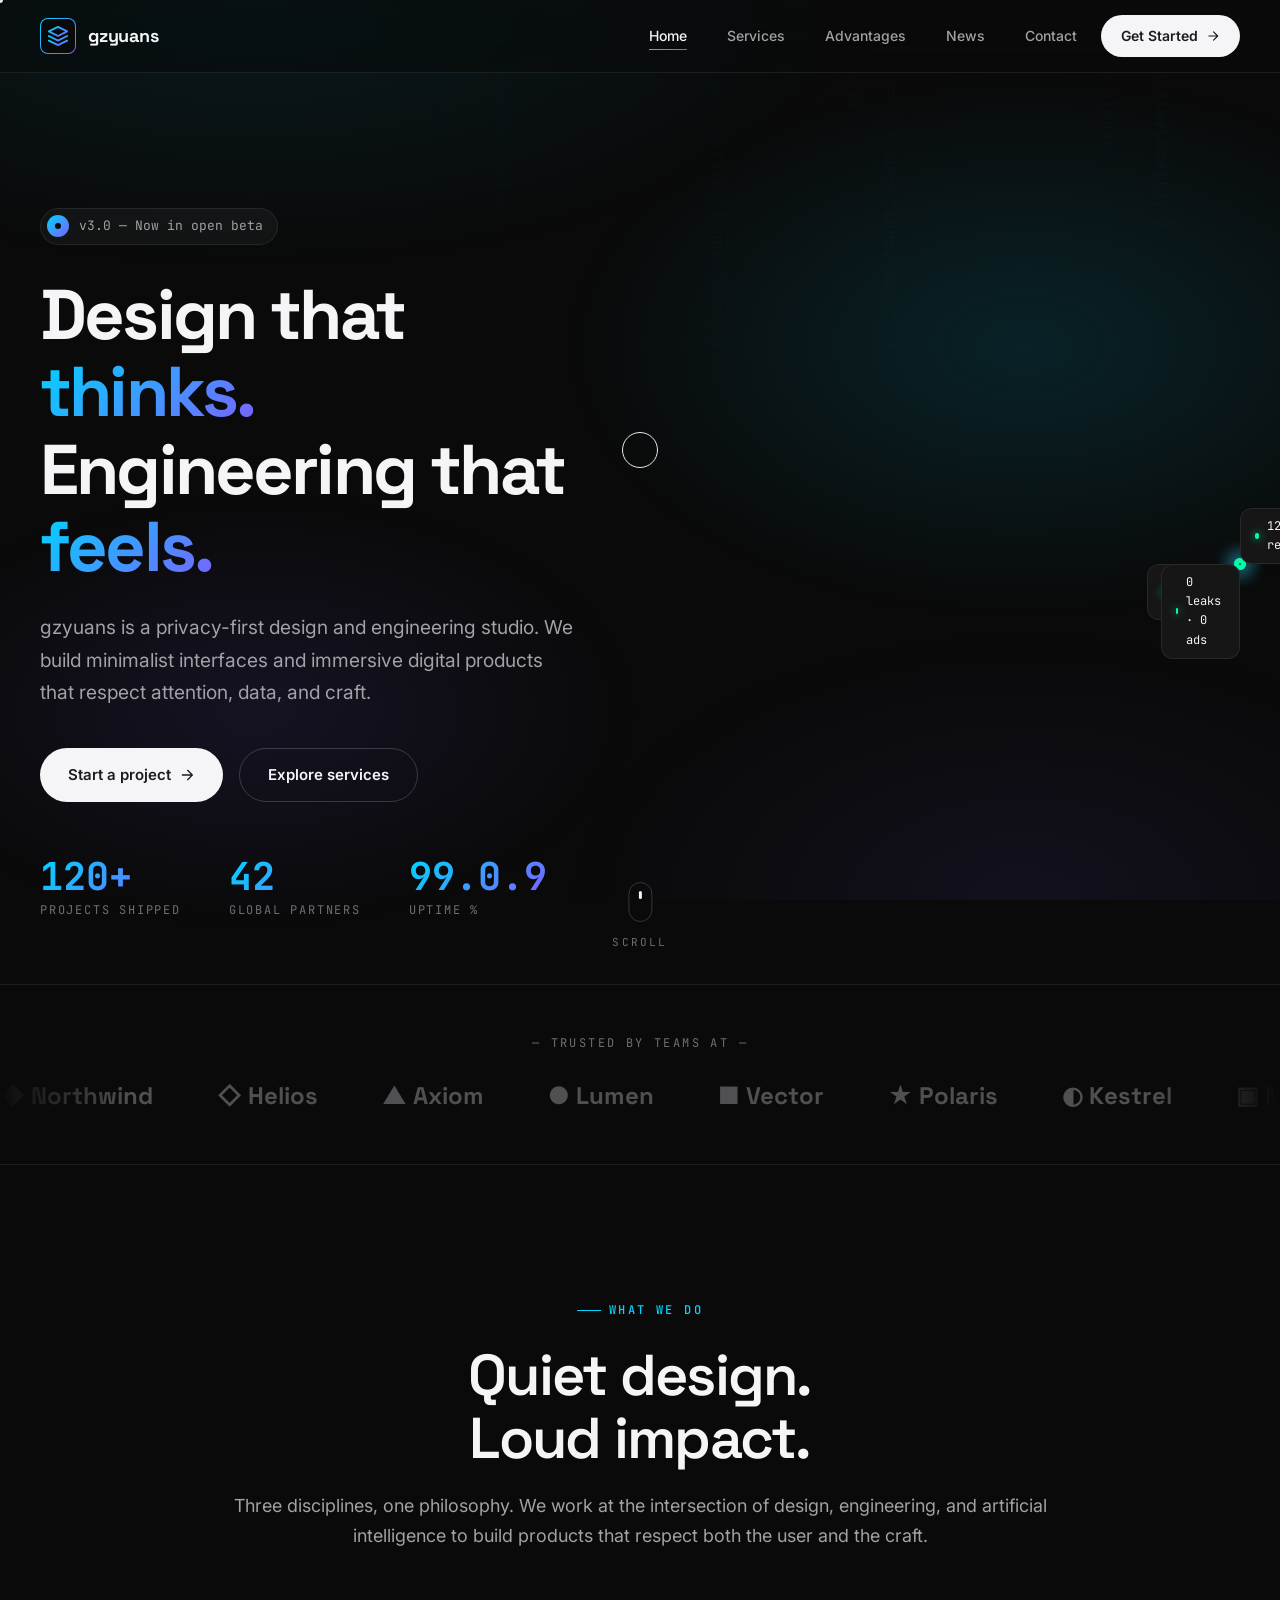
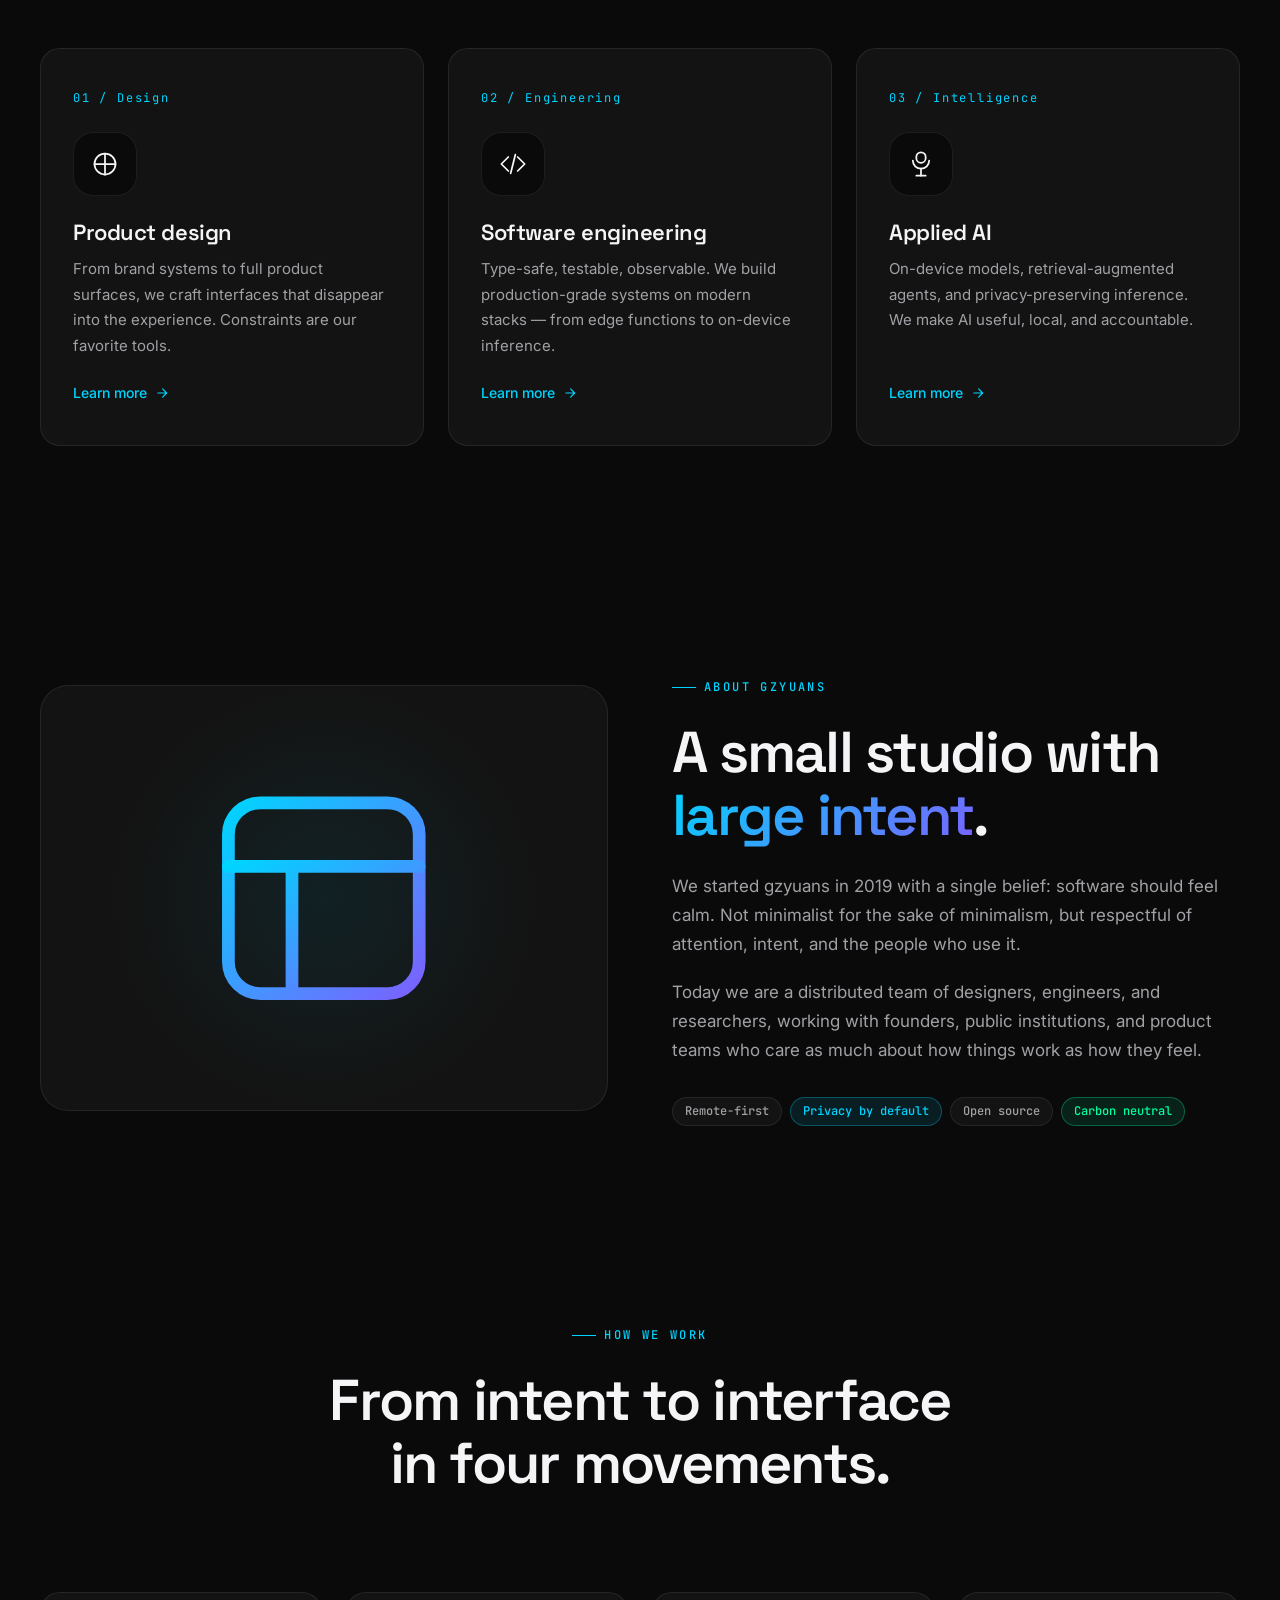
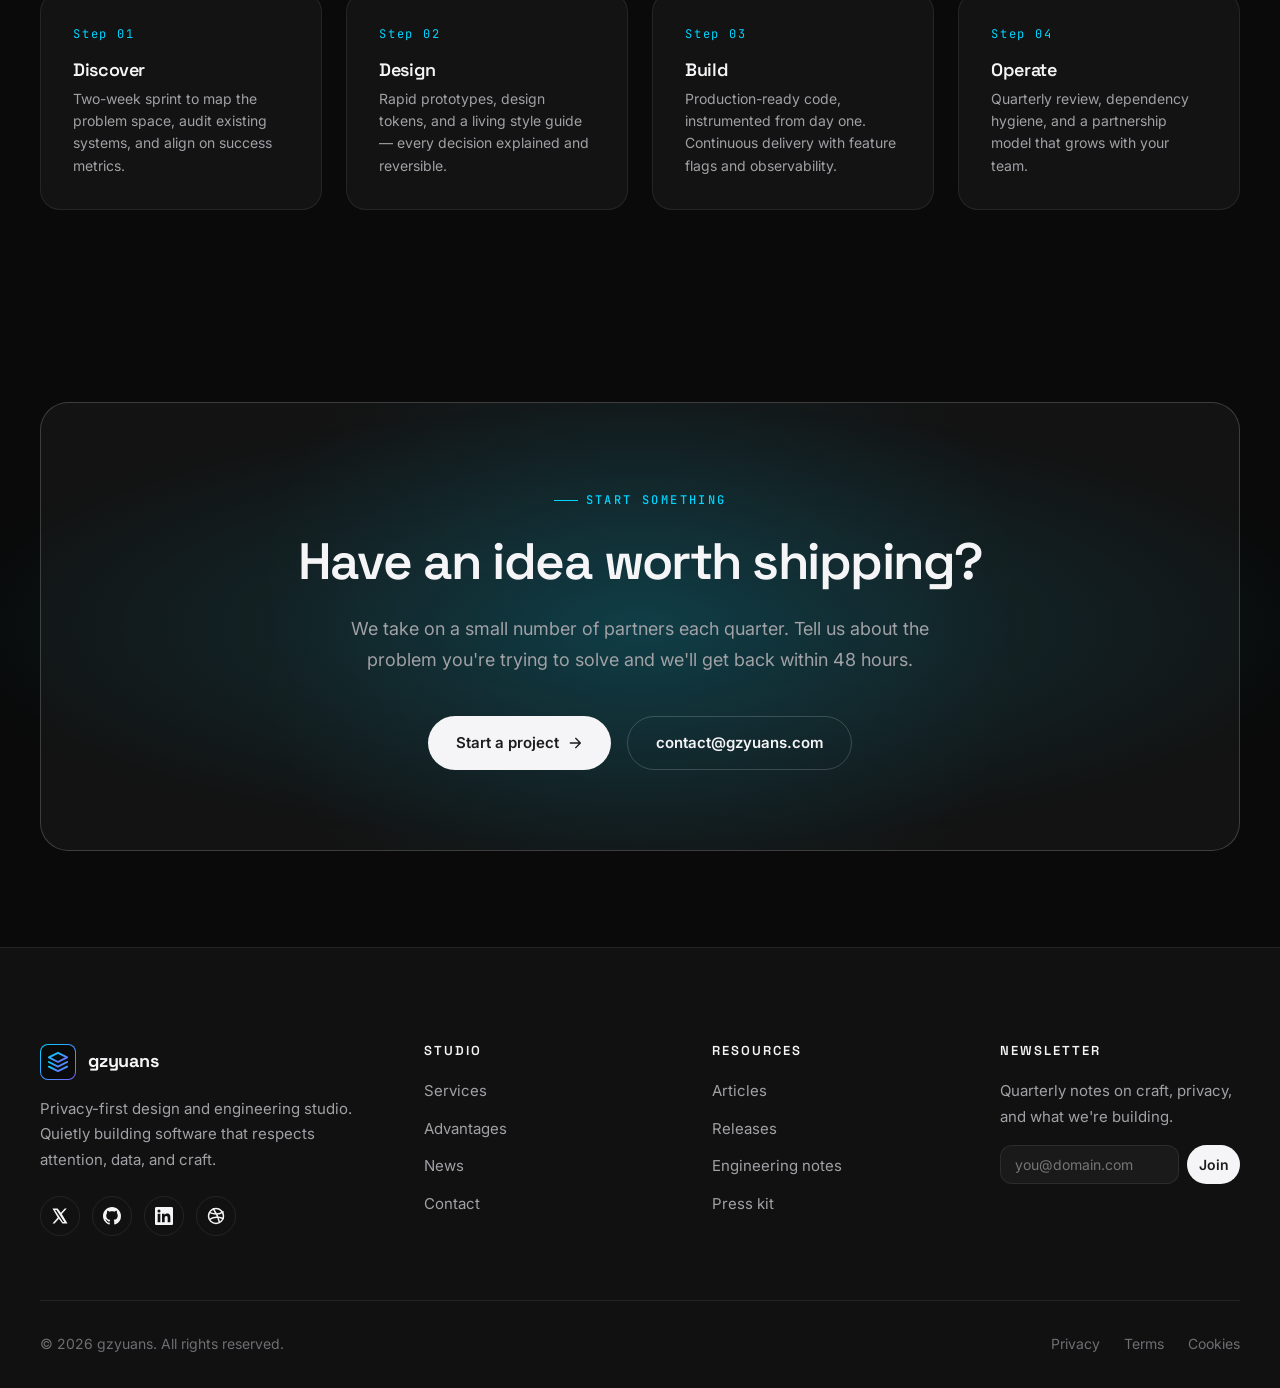
==== commit c6512c37: "Expand privacy policy to 20 sections; consolidate to two email addresses (contact@ and support@)" ====
--- a/index.html
+++ b/index.html
@@ -323,7 +323,7 @@
               <a href="contact.html" class="btn btn-primary magnetic">Start a project
                 <svg width="16" height="16" viewBox="0 0 24 24" fill="none" stroke="currentColor" stroke-width="2" stroke-linecap="round" stroke-linejoin="round"><path d="M5 12h14M13 5l7 7-7 7"/></svg>
               </a>
-              <a href="mailto:hello@gzyuans.com" class="btn btn-secondary magnetic">hello@gzyuans.com</a>
+              <a href="mailto:contact@gzyuans.com" class="btn btn-secondary magnetic">contact@gzyuans.com</a>
             </div>
           </div>
         </div>
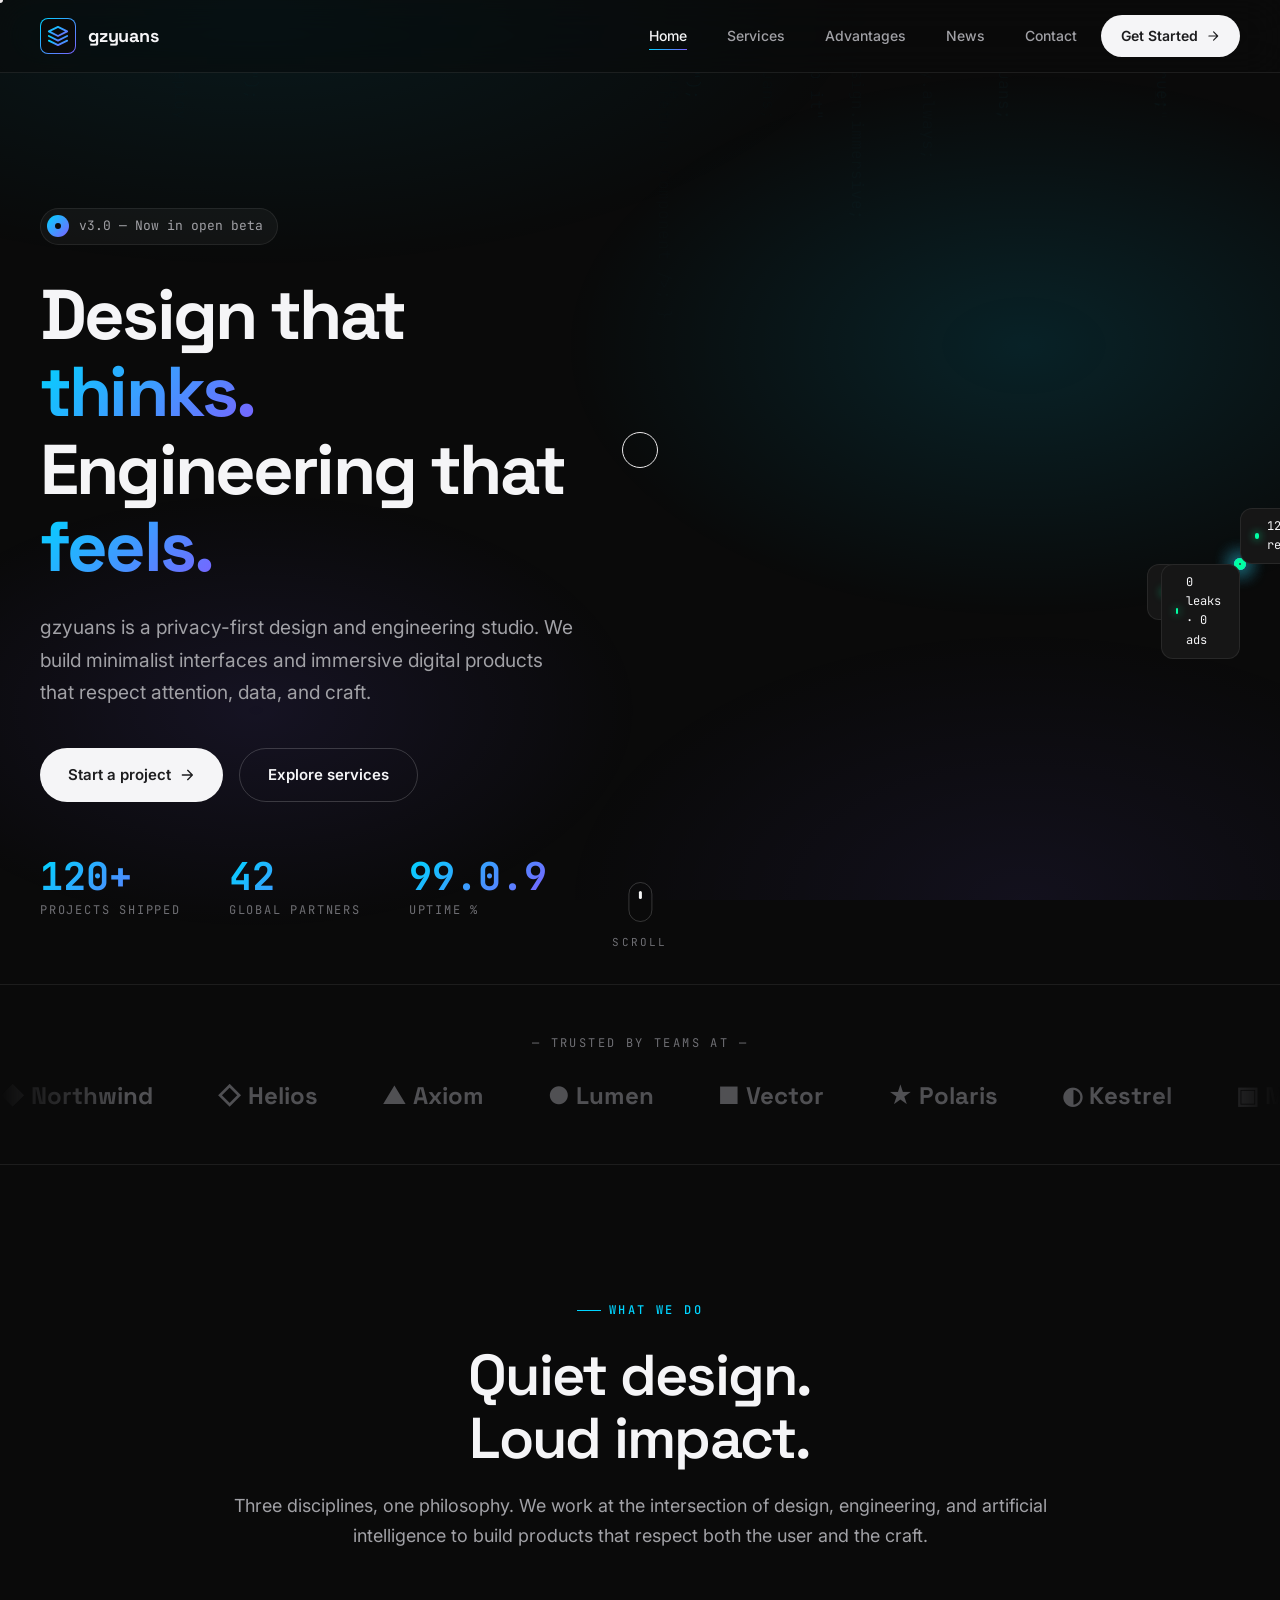
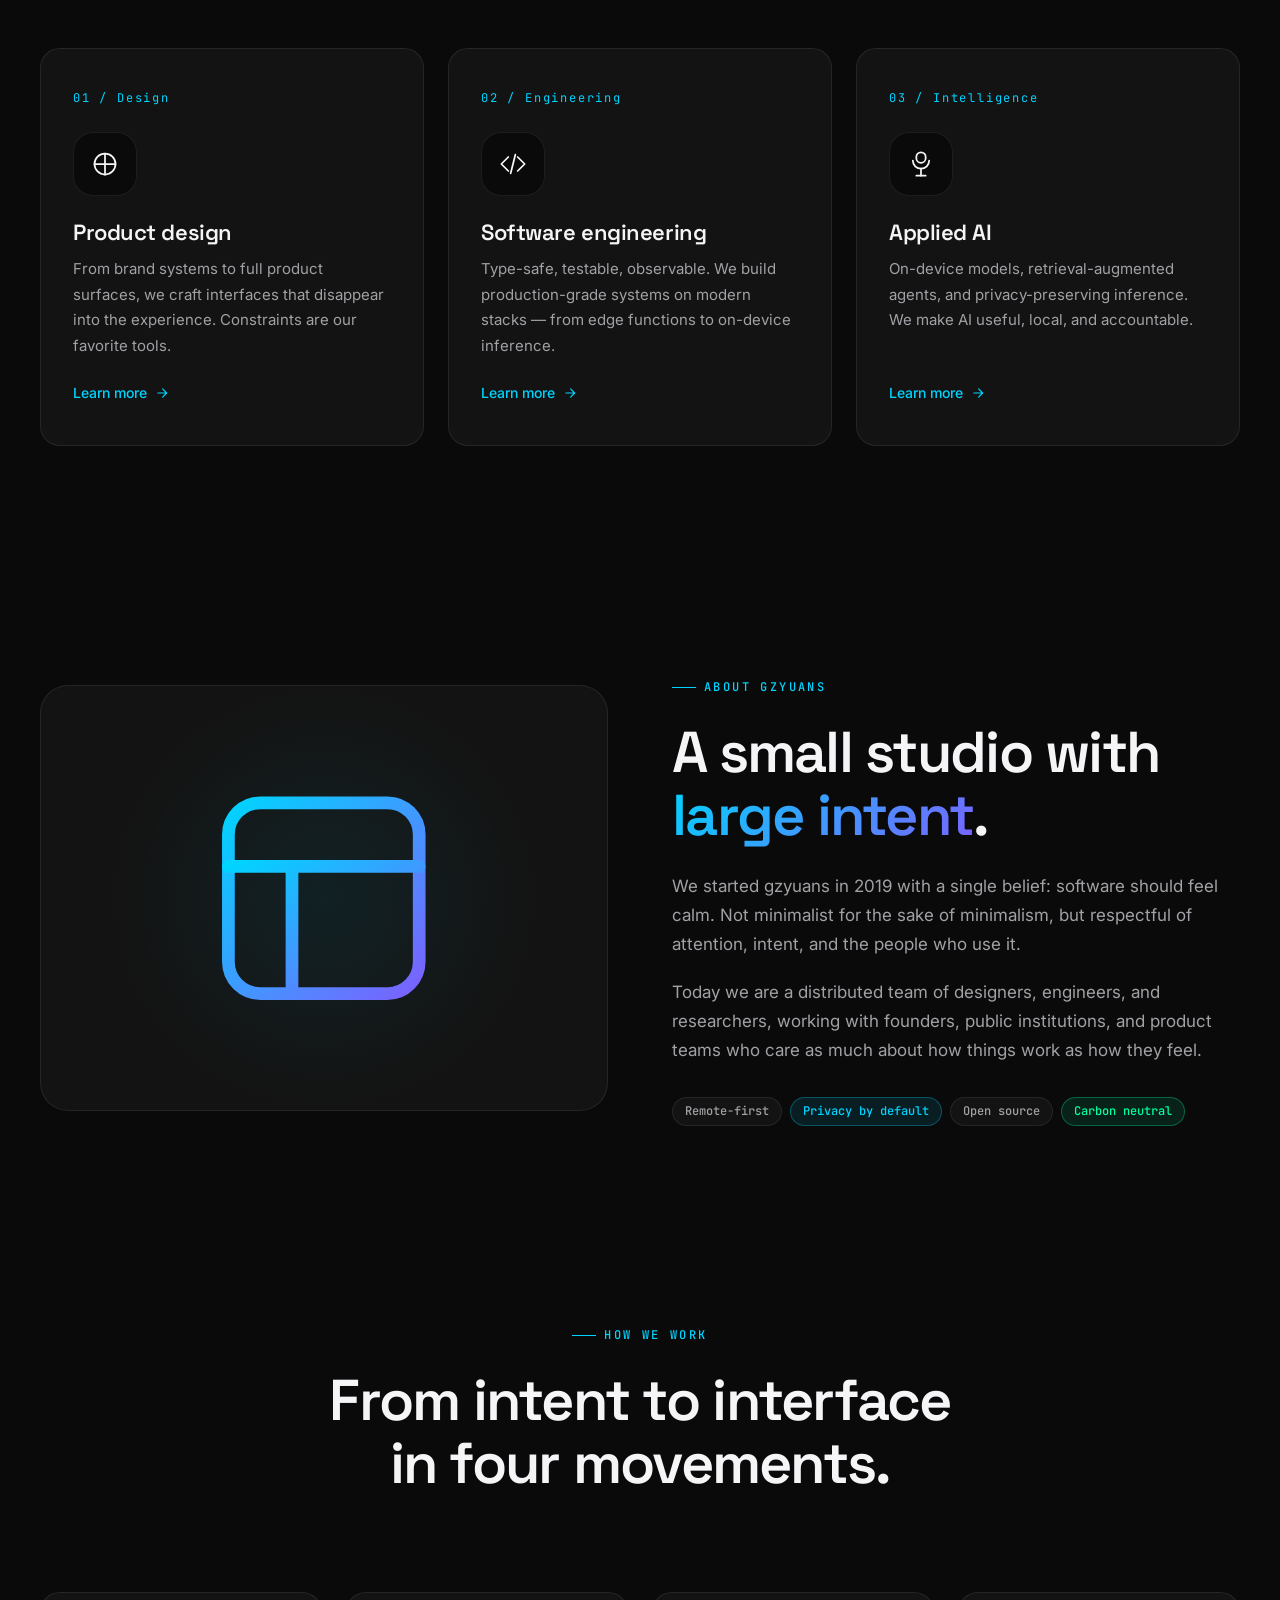
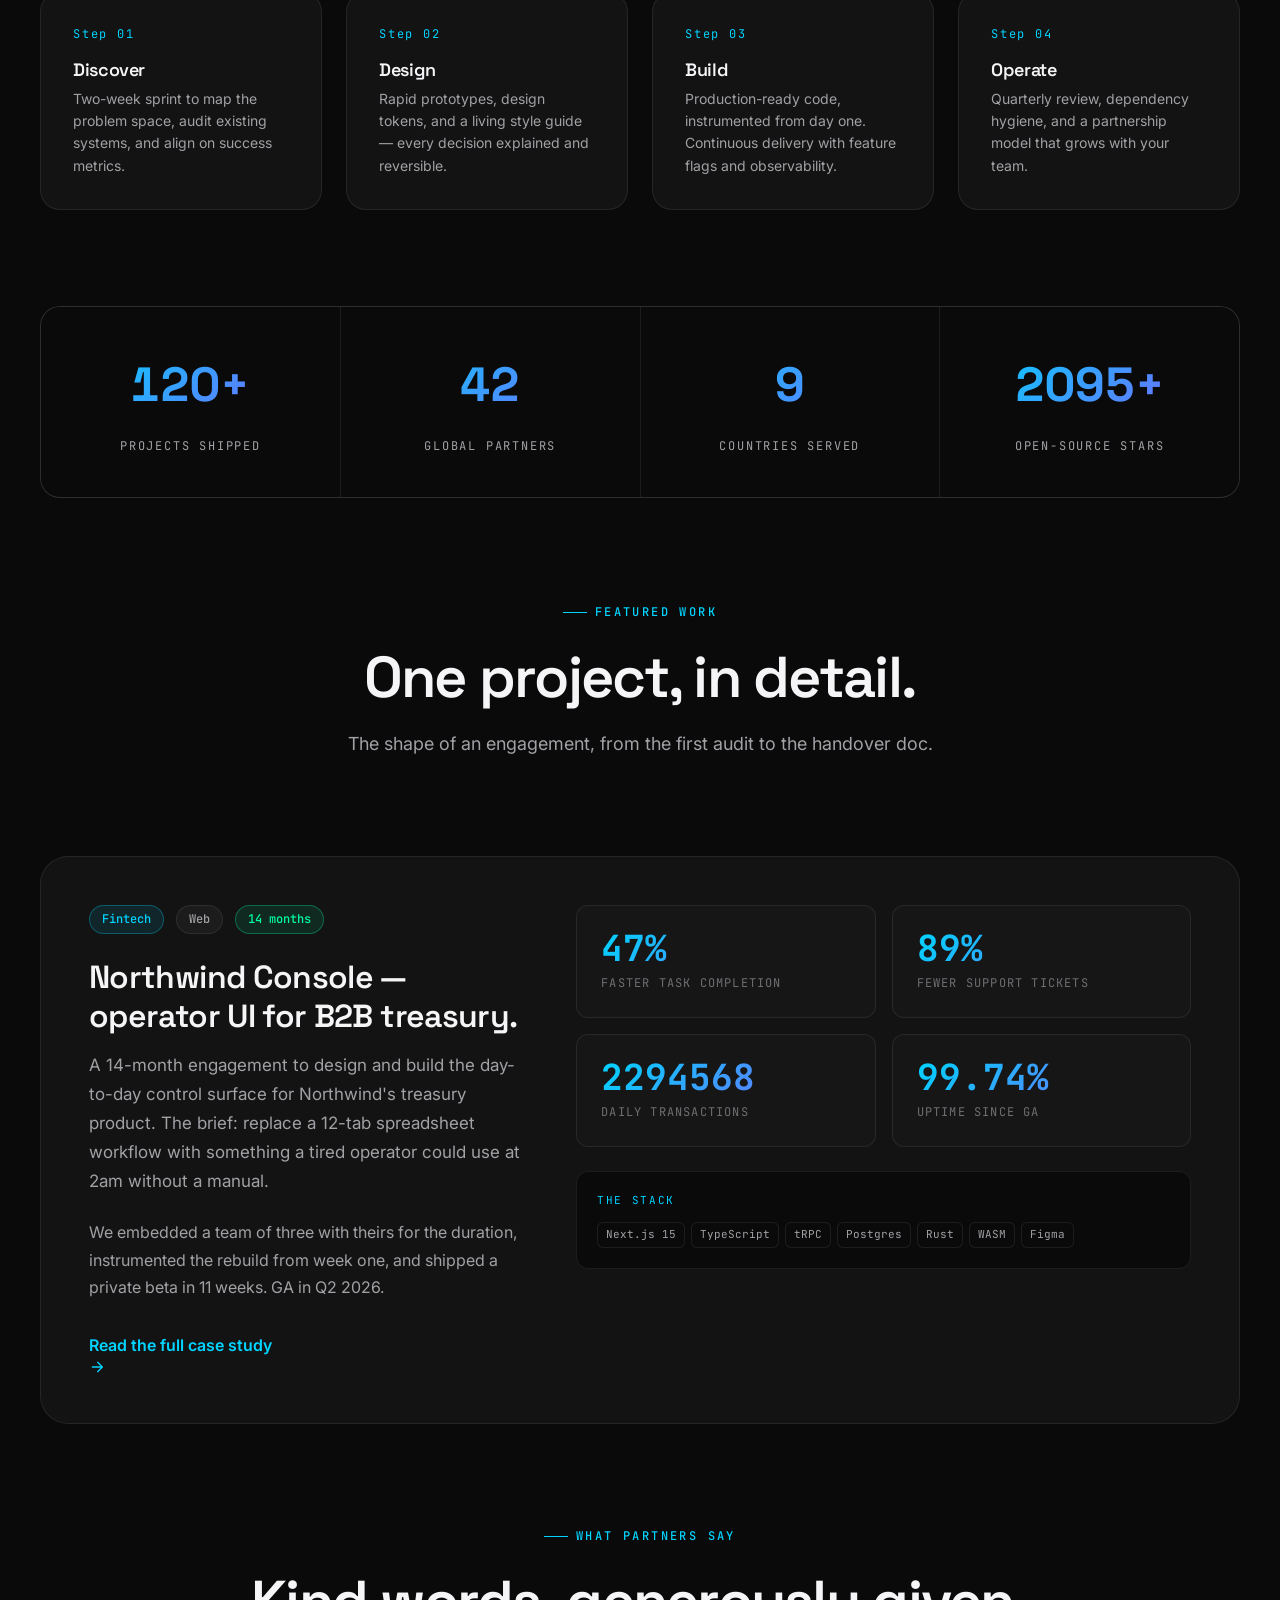
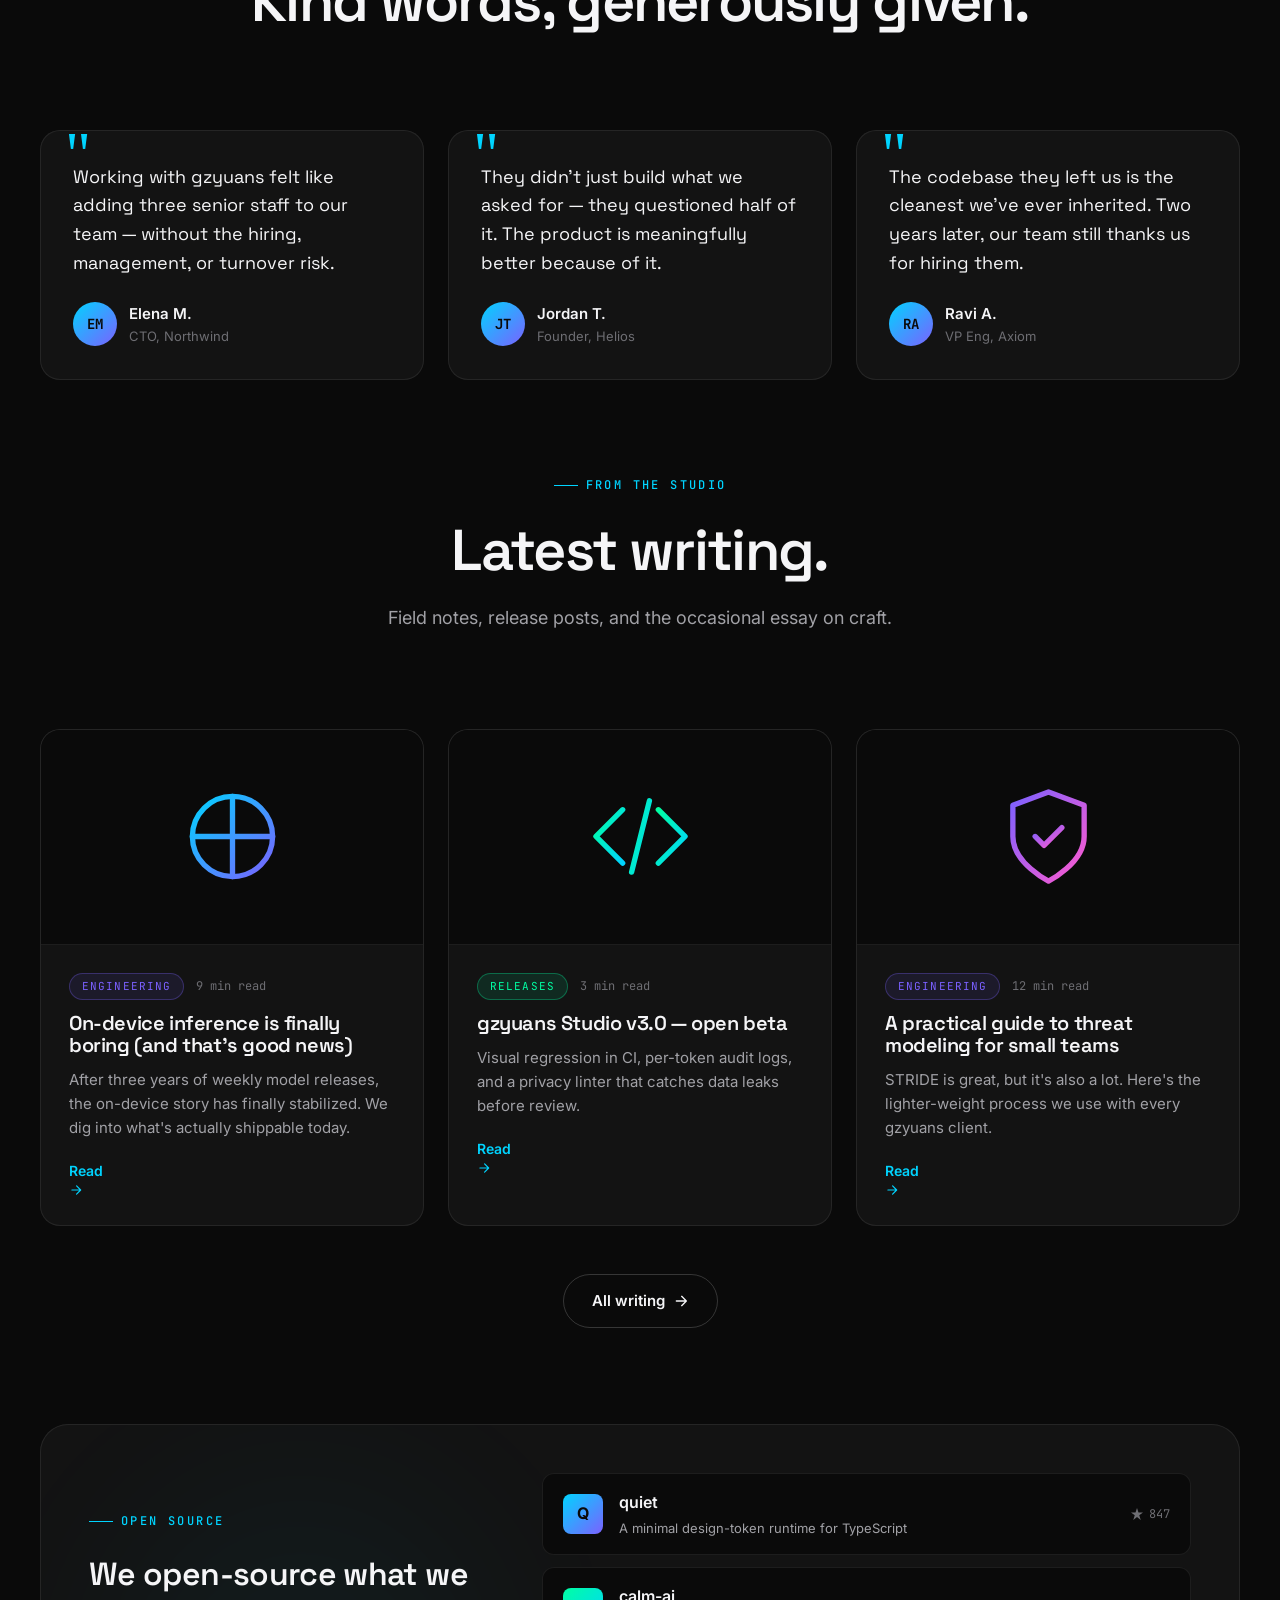
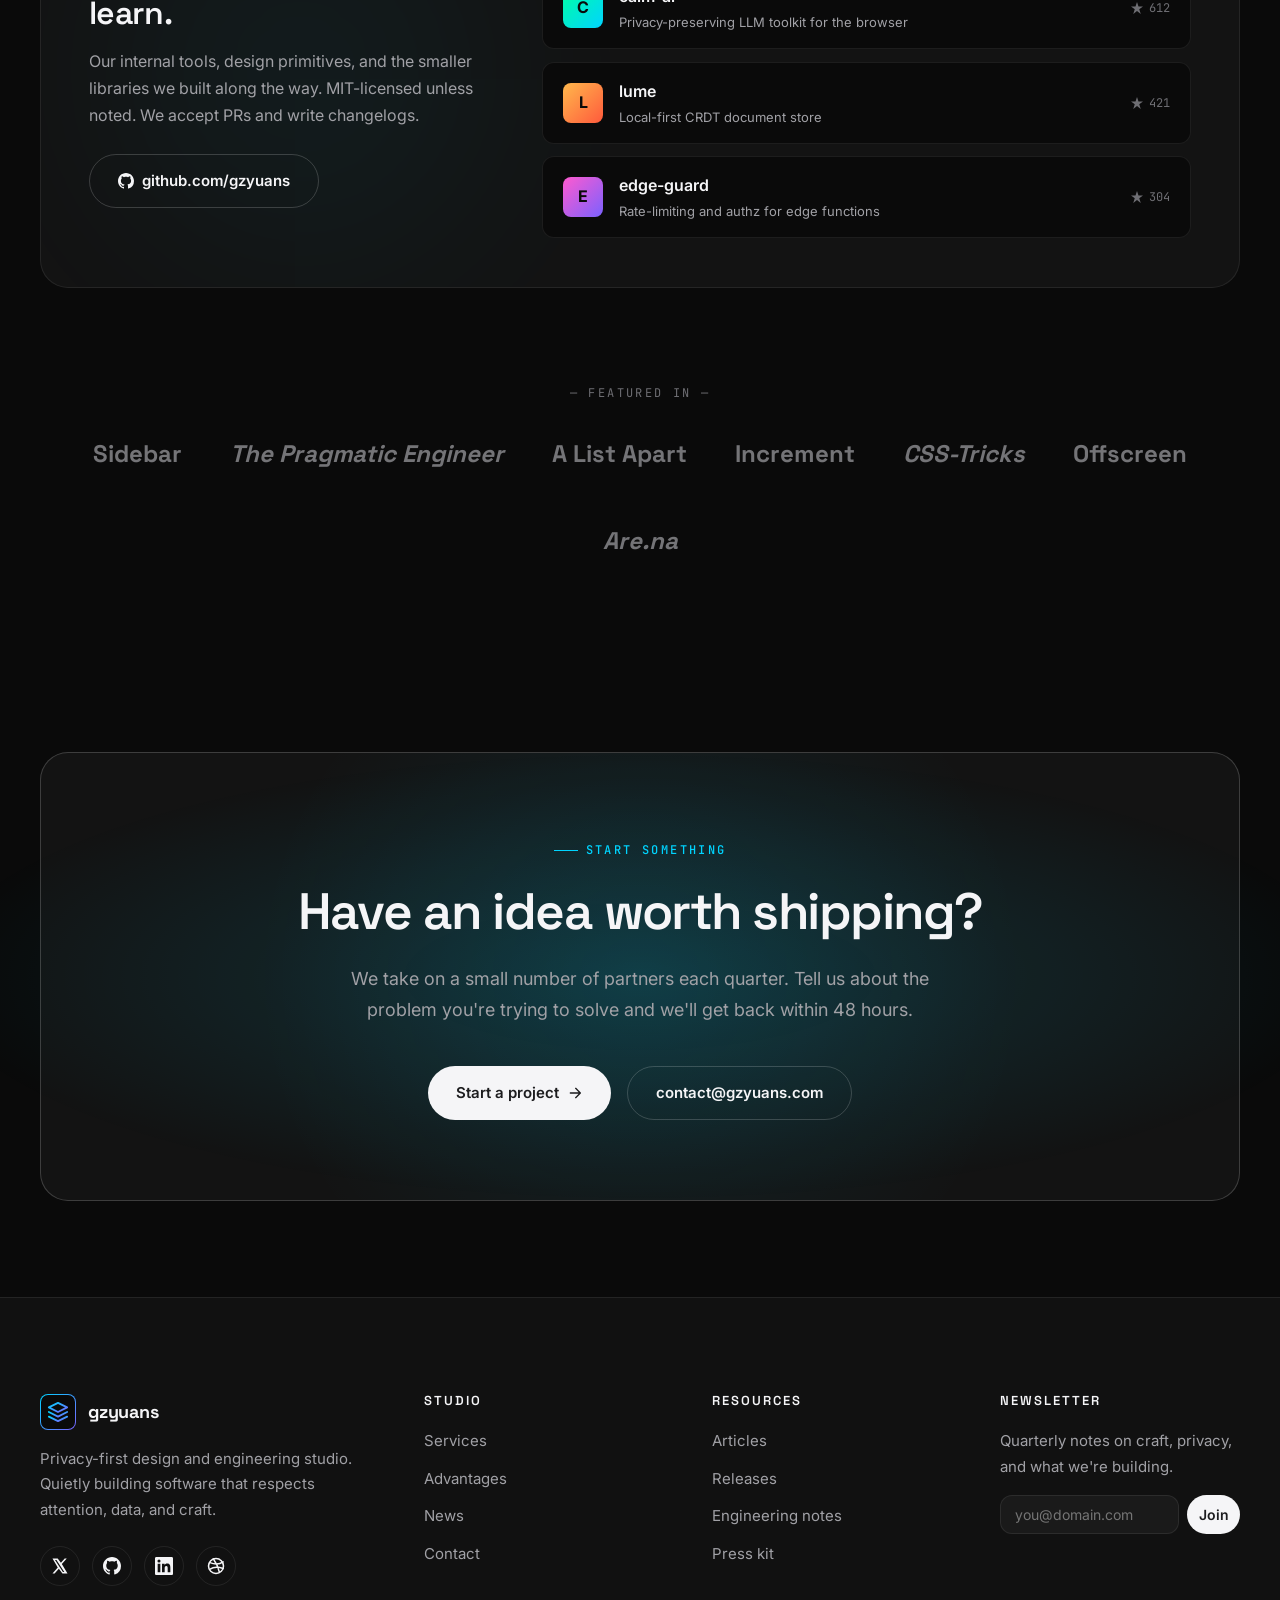
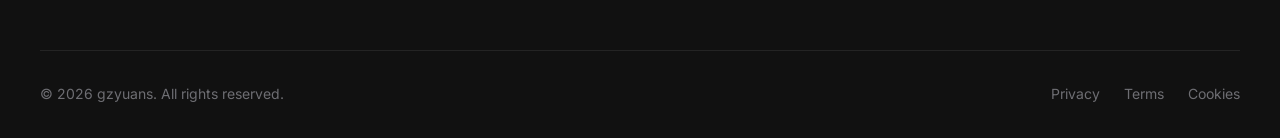
==== commit cc30f859: "Expand index.html with 6 new sections: by the numbers, featured case study, testimonials, latest wri" ====
--- a/index.html
+++ b/index.html
@@ -312,6 +312,279 @@
         </div>
       </section>
 
+      <!-- ===== By the numbers ===== -->
+      <section style="padding-top: 0; padding-bottom: 6rem;">
+        <div class="container">
+          <div class="stat-grid reveal">
+            <div class="stat-cell">
+              <span class="num counter" data-target="120" data-suffix="+">0</span>
+              <span class="label">Projects shipped</span>
+            </div>
+            <div class="stat-cell">
+              <span class="num counter" data-target="42" data-suffix="">0</span>
+              <span class="label">Global partners</span>
+            </div>
+            <div class="stat-cell">
+              <span class="num counter" data-target="9" data-suffix="">0</span>
+              <span class="label">Countries served</span>
+            </div>
+            <div class="stat-cell">
+              <span class="num counter" data-target="2100" data-suffix="+">0</span>
+              <span class="label">Open-source stars</span>
+            </div>
+          </div>
+        </div>
+      </section>
+
+      <!-- ===== Featured case study ===== -->
+      <section class="container" style="padding-top: 0; padding-bottom: 6rem;">
+        <div class="section-header reveal">
+          <span class="eyebrow">Featured work</span>
+          <h2>One project, in detail.</h2>
+          <p>The shape of an engagement, from the first audit to the handover doc.</p>
+        </div>
+
+        <div class="reveal" style="background: var(--color-surface); border: 1px solid var(--color-border); border-radius: var(--radius-xl); padding: 3rem; position: relative; overflow: hidden;">
+          <div style="display: grid; grid-template-columns: 1fr 1.4fr; gap: 3rem; align-items: start;" class="featured-grid">
+            <div>
+              <div style="display: flex; align-items: center; gap: 0.75rem; margin-bottom: 1.5rem;">
+                <span class="badge badge-accent">Fintech</span>
+                <span class="badge">Web</span>
+                <span class="badge badge-success">14 months</span>
+              </div>
+              <h3 style="font-size: 2rem; line-height: 1.2; margin-bottom: 1rem;">Northwind Console — operator UI for B2B treasury.</h3>
+              <p style="font-size: 1.0625rem; margin-bottom: 1.5rem;">A 14-month engagement to design and build the day-to-day control surface for Northwind's treasury product. The brief: replace a 12-tab spreadsheet workflow with something a tired operator could use at 2am without a manual.</p>
+              <p style="margin-bottom: 2rem;">We embedded a team of three with theirs for the duration, instrumented the rebuild from week one, and shipped a private beta in 11 weeks. GA in Q2 2026.</p>
+              <a href="services.html" class="btn-arrow hover-underline" style="color: var(--color-accent);">
+                Read the full case study
+                <svg width="16" height="16" viewBox="0 0 24 24" fill="none" stroke="currentColor" stroke-width="2" stroke-linecap="round" stroke-linejoin="round"><path d="M5 12h14M13 5l7 7-7 7"/></svg>
+              </a>
+            </div>
+            <div>
+              <div style="display: grid; grid-template-columns: 1fr 1fr; gap: 1rem; margin-bottom: 1.5rem;">
+                <div style="background: var(--color-bg-elev); border: 1px solid var(--color-border); border-radius: var(--radius); padding: 1.5rem;">
+                  <div class="counter" data-target="47" data-suffix="%" style="font-family: var(--font-mono); font-size: 2.25rem; font-weight: 700; background: var(--grad-primary); -webkit-background-clip: text; background-clip: text; -webkit-text-fill-color: transparent; display: block; line-height: 1;">0</div>
+                  <div style="font-family: var(--font-mono); font-size: 0.75rem; text-transform: uppercase; letter-spacing: 0.1em; color: var(--color-text-muted); margin-top: 0.5rem;">Faster task completion</div>
+                </div>
+                <div style="background: var(--color-bg-elev); border: 1px solid var(--color-border); border-radius: var(--radius); padding: 1.5rem;">
+                  <div class="counter" data-target="89" data-suffix="%" style="font-family: var(--font-mono); font-size: 2.25rem; font-weight: 700; background: var(--grad-primary); -webkit-background-clip: text; background-clip: text; -webkit-text-fill-color: transparent; display: block; line-height: 1;">0</div>
+                  <div style="font-family: var(--font-mono); font-size: 0.75rem; text-transform: uppercase; letter-spacing: 0.1em; color: var(--color-text-muted); margin-top: 0.5rem;">Fewer support tickets</div>
+                </div>
+                <div style="background: var(--color-bg-elev); border: 1px solid var(--color-border); border-radius: var(--radius); padding: 1.5rem;">
+                  <div class="counter" data-target="2300000" data-suffix="" data-format="short" style="font-family: var(--font-mono); font-size: 2.25rem; font-weight: 700; background: var(--grad-primary); -webkit-background-clip: text; background-clip: text; -webkit-text-fill-color: transparent; display: block; line-height: 1;">0</div>
+                  <div style="font-family: var(--font-mono); font-size: 0.75rem; text-transform: uppercase; letter-spacing: 0.1em; color: var(--color-text-muted); margin-top: 0.5rem;">Daily transactions</div>
+                </div>
+                <div style="background: var(--color-bg-elev); border: 1px solid var(--color-border); border-radius: var(--radius); padding: 1.5rem;">
+                  <div class="counter" data-target="99.98" data-suffix="%" data-decimals="2" style="font-family: var(--font-mono); font-size: 2.25rem; font-weight: 700; background: var(--grad-primary); -webkit-background-clip: text; background-clip: text; -webkit-text-fill-color: transparent; display: block; line-height: 1;">0</div>
+                  <div style="font-family: var(--font-mono); font-size: 0.75rem; text-transform: uppercase; letter-spacing: 0.1em; color: var(--color-text-muted); margin-top: 0.5rem;">Uptime since GA</div>
+                </div>
+              </div>
+              <div style="background: var(--color-bg); border: 1px solid var(--color-border); border-radius: var(--radius); padding: 1.25rem;">
+                <div style="font-family: var(--font-mono); font-size: 0.6875rem; text-transform: uppercase; letter-spacing: 0.15em; color: var(--color-accent); margin-bottom: 0.75rem;">The stack</div>
+                <div style="display: flex; flex-wrap: wrap; gap: 0.375rem;">
+                  <span class="app-tag">Next.js 15</span><span class="app-tag">TypeScript</span><span class="app-tag">tRPC</span><span class="app-tag">Postgres</span><span class="app-tag">Rust</span><span class="app-tag">WASM</span><span class="app-tag">Figma</span>
+                </div>
+              </div>
+            </div>
+          </div>
+        </div>
+      </section>
+
+      <!-- ===== Testimonials ===== -->
+      <section class="container" style="padding-top: 0; padding-bottom: 6rem;">
+        <div class="section-header reveal">
+          <span class="eyebrow">What partners say</span>
+          <h2>Kind words, generously given.</h2>
+        </div>
+        <div class="grid grid-3 stagger">
+          <div class="testimonial-card">
+            <p class="testimonial-quote">Working with gzyuans felt like adding three senior staff to our team — without the hiring, management, or turnover risk.</p>
+            <div class="testimonial-author">
+              <div class="testimonial-avatar">EM</div>
+              <div>
+                <div class="testimonial-name">Elena M.</div>
+                <div class="testimonial-role">CTO, Northwind</div>
+              </div>
+            </div>
+          </div>
+          <div class="testimonial-card">
+            <p class="testimonial-quote">They didn't just build what we asked for — they questioned half of it. The product is meaningfully better because of it.</p>
+            <div class="testimonial-author">
+              <div class="testimonial-avatar">JT</div>
+              <div>
+                <div class="testimonial-name">Jordan T.</div>
+                <div class="testimonial-role">Founder, Helios</div>
+              </div>
+            </div>
+          </div>
+          <div class="testimonial-card">
+            <p class="testimonial-quote">The codebase they left us is the cleanest we've ever inherited. Two years later, our team still thanks us for hiring them.</p>
+            <div class="testimonial-author">
+              <div class="testimonial-avatar">RA</div>
+              <div>
+                <div class="testimonial-name">Ravi A.</div>
+                <div class="testimonial-role">VP Eng, Axiom</div>
+              </div>
+            </div>
+          </div>
+        </div>
+      </section>
+
+      <!-- ===== Latest writing ===== -->
+      <section class="container" style="padding-top: 0; padding-bottom: 6rem;">
+        <div class="section-header reveal" style="display: flex; flex-direction: column; align-items: center;">
+          <span class="eyebrow">From the studio</span>
+          <h2>Latest writing.</h2>
+          <p>Field notes, release posts, and the occasional essay on craft.</p>
+        </div>
+        <div class="grid grid-3 stagger">
+          <article class="card" style="padding: 0; overflow: hidden;">
+            <div style="aspect-ratio: 16/9; background: var(--color-bg); display: grid; place-items: center; border-bottom: 1px solid var(--color-border);">
+              <svg viewBox="0 0 24 24" fill="none" stroke="url(#lw1)" stroke-width="1.2" stroke-linecap="round" stroke-linejoin="round" style="width: 50%; height: 50%;">
+                <defs><linearGradient id="lw1" x1="0" y1="0" x2="1" y2="1"><stop offset="0%" stop-color="#00d4ff"/><stop offset="100%" stop-color="#7b61ff"/></linearGradient></defs>
+                <circle cx="12" cy="12" r="9"/><path d="M12 3v18M3 12h18"/>
+              </svg>
+            </div>
+            <div style="padding: 1.75rem;">
+              <div style="display: flex; align-items: center; gap: 0.75rem; margin-bottom: 0.75rem;">
+                <span class="news-card-tag engineering" style="margin: 0;">Engineering</span>
+                <span style="font-family: var(--font-mono); font-size: 0.75rem; color: var(--color-text-muted);">9 min read</span>
+              </div>
+              <h3 style="font-size: 1.25rem; margin-bottom: 0.75rem;">On-device inference is finally boring (and that's good news)</h3>
+              <p style="font-size: 0.9375rem; line-height: 1.6;">After three years of weekly model releases, the on-device story has finally stabilized. We dig into what's actually shippable today.</p>
+              <a href="news.html" class="btn-arrow hover-underline" style="margin-top: 1.25rem; font-size: 0.875rem; color: var(--color-accent);">Read
+                <svg width="14" height="14" viewBox="0 0 24 24" fill="none" stroke="currentColor" stroke-width="2" stroke-linecap="round" stroke-linejoin="round"><path d="M5 12h14M13 5l7 7-7 7"/></svg>
+              </a>
+            </div>
+          </article>
+          <article class="card" style="padding: 0; overflow: hidden;">
+            <div style="aspect-ratio: 16/9; background: var(--color-bg); display: grid; place-items: center; border-bottom: 1px solid var(--color-border);">
+              <svg viewBox="0 0 24 24" fill="none" stroke="url(#lw2)" stroke-width="1.2" stroke-linecap="round" stroke-linejoin="round" style="width: 50%; height: 50%;">
+                <defs><linearGradient id="lw2" x1="0" y1="0" x2="1" y2="1"><stop offset="0%" stop-color="#00ffa3"/><stop offset="100%" stop-color="#00d4ff"/></linearGradient></defs>
+                <polyline points="16 18 22 12 16 6"/><polyline points="8 6 2 12 8 18"/><line x1="14" y1="4" x2="10" y2="20"/>
+              </svg>
+            </div>
+            <div style="padding: 1.75rem;">
+              <div style="display: flex; align-items: center; gap: 0.75rem; margin-bottom: 0.75rem;">
+                <span class="news-card-tag releases" style="margin: 0;">Releases</span>
+                <span style="font-family: var(--font-mono); font-size: 0.75rem; color: var(--color-text-muted);">3 min read</span>
+              </div>
+              <h3 style="font-size: 1.25rem; margin-bottom: 0.75rem;">gzyuans Studio v3.0 — open beta</h3>
+              <p style="font-size: 0.9375rem; line-height: 1.6;">Visual regression in CI, per-token audit logs, and a privacy linter that catches data leaks before review.</p>
+              <a href="news.html" class="btn-arrow hover-underline" style="margin-top: 1.25rem; font-size: 0.875rem; color: var(--color-accent);">Read
+                <svg width="14" height="14" viewBox="0 0 24 24" fill="none" stroke="currentColor" stroke-width="2" stroke-linecap="round" stroke-linejoin="round"><path d="M5 12h14M13 5l7 7-7 7"/></svg>
+              </a>
+            </div>
+          </article>
+          <article class="card" style="padding: 0; overflow: hidden;">
+            <div style="aspect-ratio: 16/9; background: var(--color-bg); display: grid; place-items: center; border-bottom: 1px solid var(--color-border);">
+              <svg viewBox="0 0 24 24" fill="none" stroke="url(#lw3)" stroke-width="1.2" stroke-linecap="round" stroke-linejoin="round" style="width: 50%; height: 50%;">
+                <defs><linearGradient id="lw3" x1="0" y1="0" x2="1" y2="1"><stop offset="0%" stop-color="#7b61ff"/><stop offset="100%" stop-color="#ff5acf"/></linearGradient></defs>
+                <path d="M12 22s8-4 8-10V5l-8-3-8 3v7c0 6 8 10 8 10z"/><path d="M9 12l2 2 4-4"/>
+              </svg>
+            </div>
+            <div style="padding: 1.75rem;">
+              <div style="display: flex; align-items: center; gap: 0.75rem; margin-bottom: 0.75rem;">
+                <span class="news-card-tag engineering" style="margin: 0;">Engineering</span>
+                <span style="font-family: var(--font-mono); font-size: 0.75rem; color: var(--color-text-muted);">12 min read</span>
+              </div>
+              <h3 style="font-size: 1.25rem; margin-bottom: 0.75rem;">A practical guide to threat modeling for small teams</h3>
+              <p style="font-size: 0.9375rem; line-height: 1.6;">STRIDE is great, but it's also a lot. Here's the lighter-weight process we use with every gzyuans client.</p>
+              <a href="news.html" class="btn-arrow hover-underline" style="margin-top: 1.25rem; font-size: 0.875rem; color: var(--color-accent);">Read
+                <svg width="14" height="14" viewBox="0 0 24 24" fill="none" stroke="currentColor" stroke-width="2" stroke-linecap="round" stroke-linejoin="round"><path d="M5 12h14M13 5l7 7-7 7"/></svg>
+              </a>
+            </div>
+          </article>
+        </div>
+        <div style="text-align: center; margin-top: 3rem;">
+          <a href="news.html" class="btn btn-secondary magnetic">All writing
+            <svg width="16" height="16" viewBox="0 0 24 24" fill="none" stroke="currentColor" stroke-width="2" stroke-linecap="round" stroke-linejoin="round"><path d="M5 12h14M13 5l7 7-7 7"/></svg>
+          </a>
+        </div>
+      </section>
+
+      <!-- ===== Open source ===== -->
+      <section class="container" style="padding-top: 0; padding-bottom: 6rem;">
+        <div class="reveal" style="background: var(--color-surface); border: 1px solid var(--color-border); border-radius: var(--radius-xl); padding: 3rem; position: relative; overflow: hidden;">
+          <div class="blob blob-1" style="opacity: 0.3;"></div>
+          <div style="display: grid; grid-template-columns: 1fr 1.6fr; gap: 3rem; align-items: center; position: relative; z-index: 1;" class="featured-grid">
+            <div>
+              <span class="eyebrow">Open source</span>
+              <h3 style="font-size: 2rem; line-height: 1.2; margin-bottom: 1rem;">We open-source what we learn.</h3>
+              <p style="margin-bottom: 1.5rem;">Our internal tools, design primitives, and the smaller libraries we built along the way. MIT-licensed unless noted. We accept PRs and write changelogs.</p>
+              <a href="https://github.com/gzyuans" class="btn btn-secondary magnetic" style="display: inline-flex;">
+                <svg width="16" height="16" viewBox="0 0 24 24" fill="currentColor" aria-hidden="true"><path d="M12 0C5.37 0 0 5.37 0 12c0 5.3 3.44 9.8 8.21 11.39.6.11.82-.26.82-.58 0-.29-.01-1.05-.02-2.05-3.34.72-4.04-1.61-4.04-1.61-.55-1.39-1.34-1.76-1.34-1.76-1.09-.74.08-.73.08-.73 1.2.08 1.84 1.24 1.84 1.24 1.07 1.83 2.81 1.3 3.5 1 .11-.78.42-1.3.76-1.6-2.66-.3-5.47-1.33-5.47-5.93 0-1.31.47-2.38 1.24-3.22-.12-.3-.54-1.52.12-3.18 0 0 1.01-.32 3.3 1.23.96-.27 1.98-.4 3-.4s2.04.13 3 .4c2.28-1.55 3.29-1.23 3.29-1.23.66 1.66.24 2.88.12 3.18.77.84 1.24 1.91 1.24 3.22 0 4.61-2.81 5.62-5.48 5.92.43.37.81 1.1.81 2.22 0 1.6-.01 2.89-.01 3.29 0 .32.22.7.83.58A12.01 12.01 0 0 0 24 12c0-6.63-5.37-12-12-12z"/></svg>
+                github.com/gzyuans
+              </a>
+            </div>
+            <div>
+              <div style="display: grid; gap: 0.75rem;">
+                <a href="https://github.com/gzyuans/quiet" class="reveal" style="display: flex; align-items: center; gap: 1rem; padding: 1rem 1.25rem; background: var(--color-bg); border: 1px solid var(--color-border); border-radius: var(--radius); transition: all 0.3s var(--ease);">
+                  <div style="width: 40px; height: 40px; background: var(--grad-primary); border-radius: 8px; display: grid; place-items: center; flex-shrink: 0; color: var(--color-bg); font-weight: 700;">Q</div>
+                  <div style="flex: 1; min-width: 0;">
+                    <div style="font-weight: 600; color: var(--color-text); margin-bottom: 0.125rem;">quiet</div>
+                    <div style="font-size: 0.8125rem; color: var(--color-text-dim); overflow: hidden; text-overflow: ellipsis; white-space: nowrap;">A minimal design-token runtime for TypeScript</div>
+                  </div>
+                  <div style="display: flex; align-items: center; gap: 0.375rem; font-family: var(--font-mono); font-size: 0.75rem; color: var(--color-text-muted); flex-shrink: 0;">
+                    <svg width="12" height="12" viewBox="0 0 24 24" fill="currentColor" aria-hidden="true"><path d="M12 0L9 9l-9 0 7.5 5.5L4.5 24 12 18l7.5 6-3-9.5L24 9h-9z"/></svg>
+                    847
+                  </div>
+                </a>
+                <a href="https://github.com/gzyuans/calm-ai" class="reveal" style="display: flex; align-items: center; gap: 1rem; padding: 1rem 1.25rem; background: var(--color-bg); border: 1px solid var(--color-border); border-radius: var(--radius); transition: all 0.3s var(--ease);">
+                  <div style="width: 40px; height: 40px; background: var(--grad-secondary); border-radius: 8px; display: grid; place-items: center; flex-shrink: 0; color: var(--color-bg); font-weight: 700;">C</div>
+                  <div style="flex: 1; min-width: 0;">
+                    <div style="font-weight: 600; color: var(--color-text); margin-bottom: 0.125rem;">calm-ai</div>
+                    <div style="font-size: 0.8125rem; color: var(--color-text-dim); overflow: hidden; text-overflow: ellipsis; white-space: nowrap;">Privacy-preserving LLM toolkit for the browser</div>
+                  </div>
+                  <div style="display: flex; align-items: center; gap: 0.375rem; font-family: var(--font-mono); font-size: 0.75rem; color: var(--color-text-muted); flex-shrink: 0;">
+                    <svg width="12" height="12" viewBox="0 0 24 24" fill="currentColor" aria-hidden="true"><path d="M12 0L9 9l-9 0 7.5 5.5L4.5 24 12 18l7.5 6-3-9.5L24 9h-9z"/></svg>
+                    612
+                  </div>
+                </a>
+                <a href="https://github.com/gzyuans/lume" class="reveal" style="display: flex; align-items: center; gap: 1rem; padding: 1rem 1.25rem; background: var(--color-bg); border: 1px solid var(--color-border); border-radius: var(--radius); transition: all 0.3s var(--ease);">
+                  <div style="width: 40px; height: 40px; background: linear-gradient(135deg, #ffb84c, #ff5a3c); border-radius: 8px; display: grid; place-items: center; flex-shrink: 0; color: var(--color-bg); font-weight: 700;">L</div>
+                  <div style="flex: 1; min-width: 0;">
+                    <div style="font-weight: 600; color: var(--color-text); margin-bottom: 0.125rem;">lume</div>
+                    <div style="font-size: 0.8125rem; color: var(--color-text-dim); overflow: hidden; text-overflow: ellipsis; white-space: nowrap;">Local-first CRDT document store</div>
+                  </div>
+                  <div style="display: flex; align-items: center; gap: 0.375rem; font-family: var(--font-mono); font-size: 0.75rem; color: var(--color-text-muted); flex-shrink: 0;">
+                    <svg width="12" height="12" viewBox="0 0 24 24" fill="currentColor" aria-hidden="true"><path d="M12 0L9 9l-9 0 7.5 5.5L4.5 24 12 18l7.5 6-3-9.5L24 9h-9z"/></svg>
+                    421
+                  </div>
+                </a>
+                <a href="https://github.com/gzyuans/edge-guard" class="reveal" style="display: flex; align-items: center; gap: 1rem; padding: 1rem 1.25rem; background: var(--color-bg); border: 1px solid var(--color-border); border-radius: var(--radius); transition: all 0.3s var(--ease);">
+                  <div style="width: 40px; height: 40px; background: linear-gradient(135deg, #ff5acf, #7b61ff); border-radius: 8px; display: grid; place-items: center; flex-shrink: 0; color: var(--color-bg); font-weight: 700;">E</div>
+                  <div style="flex: 1; min-width: 0;">
+                    <div style="font-weight: 600; color: var(--color-text); margin-bottom: 0.125rem;">edge-guard</div>
+                    <div style="font-size: 0.8125rem; color: var(--color-text-dim); overflow: hidden; text-overflow: ellipsis; white-space: nowrap;">Rate-limiting and authz for edge functions</div>
+                  </div>
+                  <div style="display: flex; align-items: center; gap: 0.375rem; font-family: var(--font-mono); font-size: 0.75rem; color: var(--color-text-muted); flex-shrink: 0;">
+                    <svg width="12" height="12" viewBox="0 0 24 24" fill="currentColor" aria-hidden="true"><path d="M12 0L9 9l-9 0 7.5 5.5L4.5 24 12 18l7.5 6-3-9.5L24 9h-9z"/></svg>
+                    304
+                  </div>
+                </a>
+              </div>
+            </div>
+          </div>
+        </div>
+      </section>
+
+      <!-- ===== Press / featured in ===== -->
+      <section class="container" style="padding-top: 0; padding-bottom: 6rem;">
+        <div class="reveal" style="text-align: center;">
+          <p style="font-family: var(--font-mono); font-size: 0.75rem; text-transform: uppercase; letter-spacing: 0.2em; color: var(--color-text-muted); margin-bottom: 2rem;">— Featured in —</p>
+          <div style="display: flex; flex-wrap: wrap; justify-content: center; align-items: center; gap: 3rem; opacity: 0.7;">
+            <span style="font-family: var(--font-display); font-size: 1.5rem; font-weight: 700; color: var(--color-text-dim);">Sidebar</span>
+            <span style="font-family: var(--font-display); font-size: 1.5rem; font-weight: 700; color: var(--color-text-dim); font-style: italic;">The Pragmatic Engineer</span>
+            <span style="font-family: var(--font-display); font-size: 1.5rem; font-weight: 700; color: var(--color-text-dim);">A List Apart</span>
+            <span style="font-family: var(--font-display); font-size: 1.5rem; font-weight: 700; color: var(--color-text-dim);">Increment</span>
+            <span style="font-family: var(--font-display); font-size: 1.5rem; font-weight: 700; color: var(--color-text-dim); font-style: italic;">CSS-Tricks</span>
+            <span style="font-family: var(--font-display); font-size: 1.5rem; font-weight: 700; color: var(--color-text-dim);">Offscreen</span>
+            <span style="font-family: var(--font-display); font-size: 1.5rem; font-weight: 700; color: var(--color-text-dim); font-style: italic;">Are.na</span>
+          </div>
+        </div>
+      </section>
+
       <!-- ===== CTA ===== -->
       <section class="cta-section">
         <div class="container">
--- a/css/responsive.css
+++ b/css/responsive.css
@@ -207,3 +207,13 @@
   .btn-arrow:hover { gap: 0.5rem; }
   .btn-arrow:hover svg { transform: none; }
 }
+
+/* ===== Featured grid (index case study + open source) ===== */
+@media (max-width: 960px) {
+  [class*="featured-grid"] { grid-template-columns: 1fr !important; gap: 2rem !important; }
+}
+@media (max-width: 768px) {
+  [style*="aspect-ratio: 16/9"] { aspect-ratio: 16/10; }
+}
+
+
